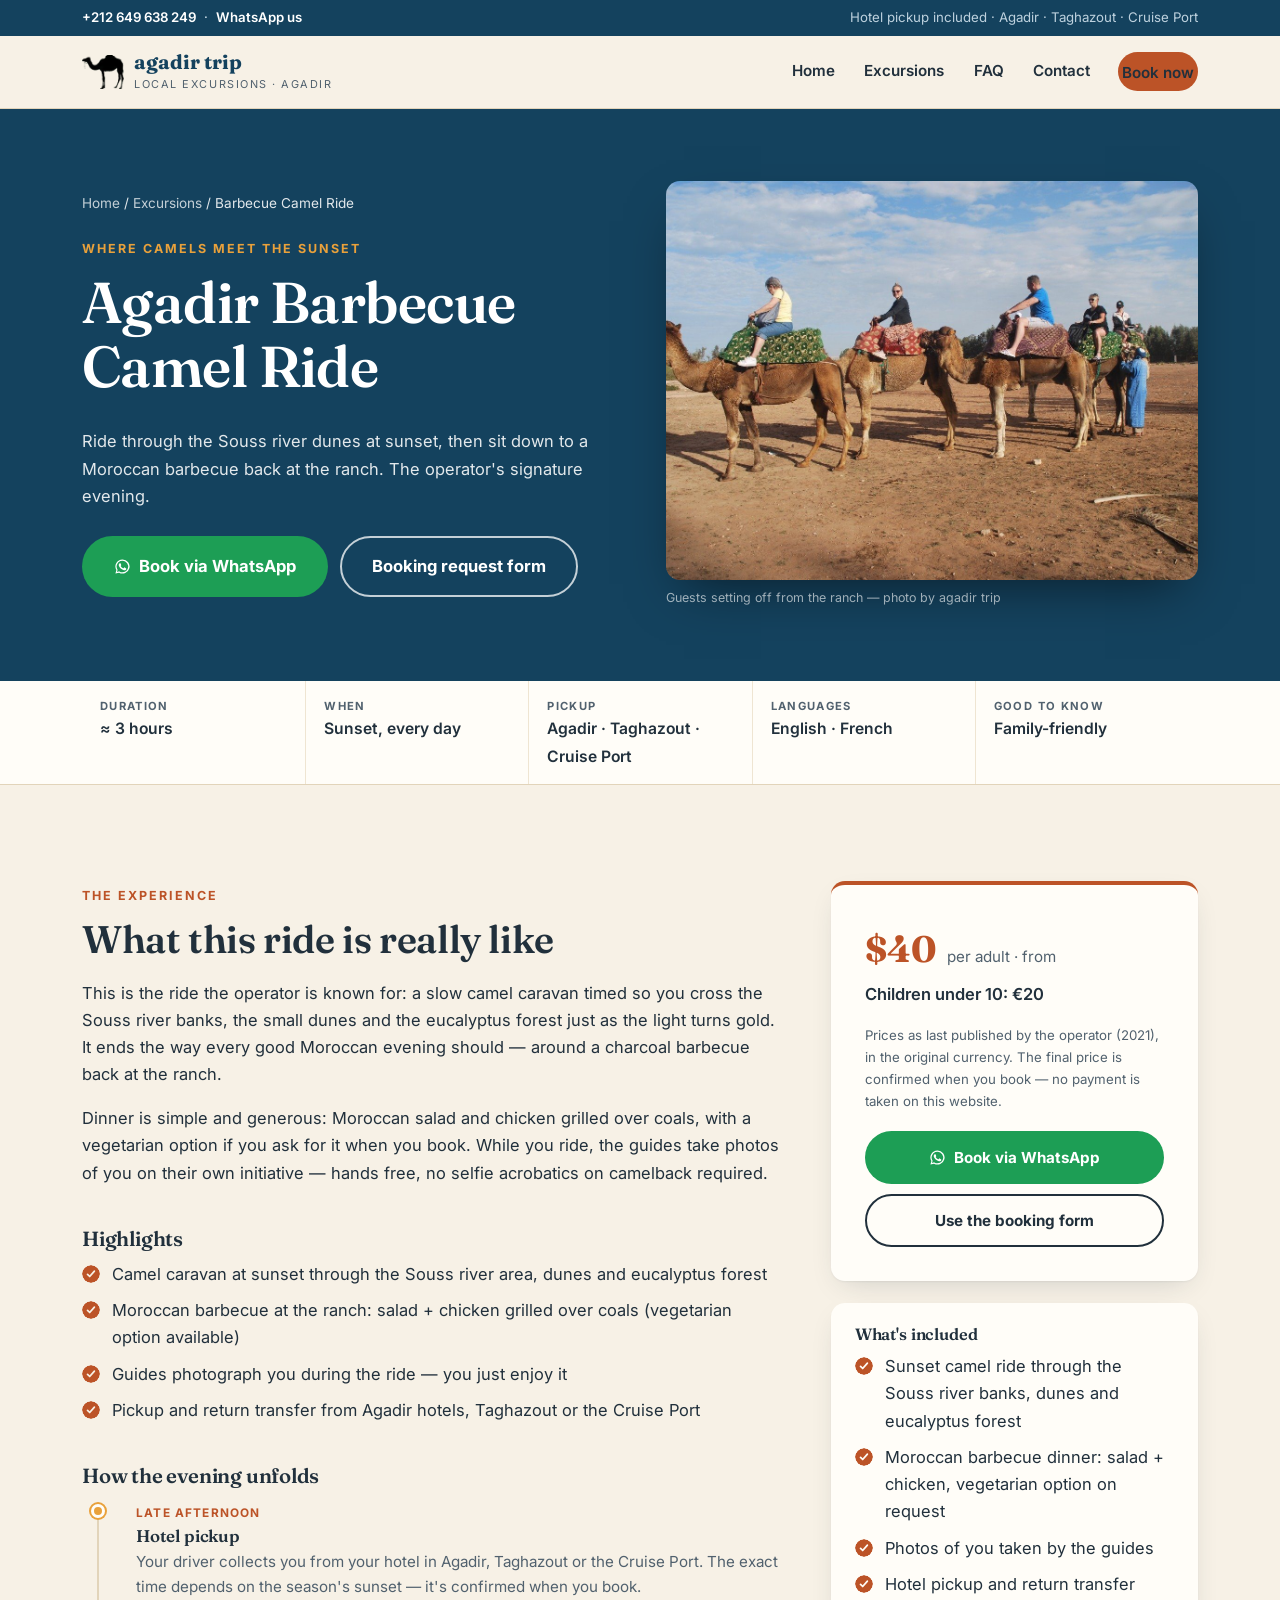
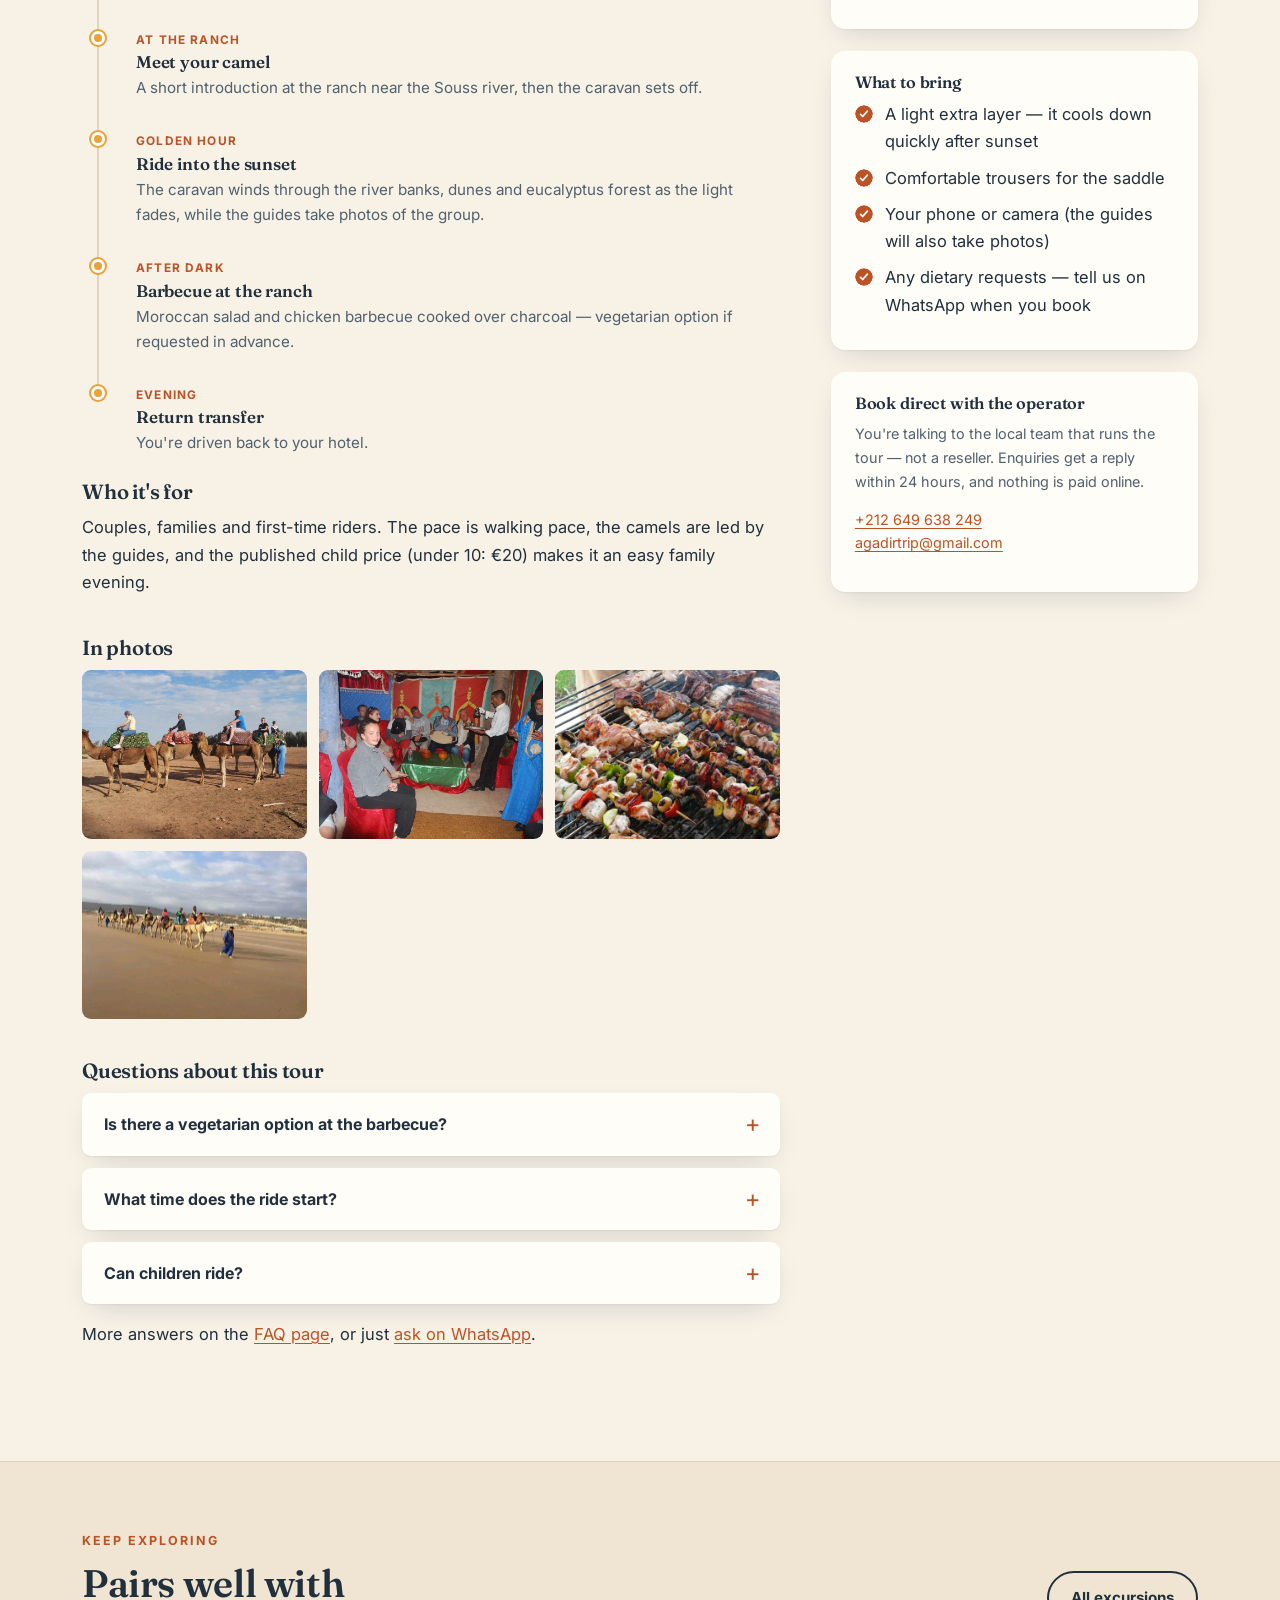
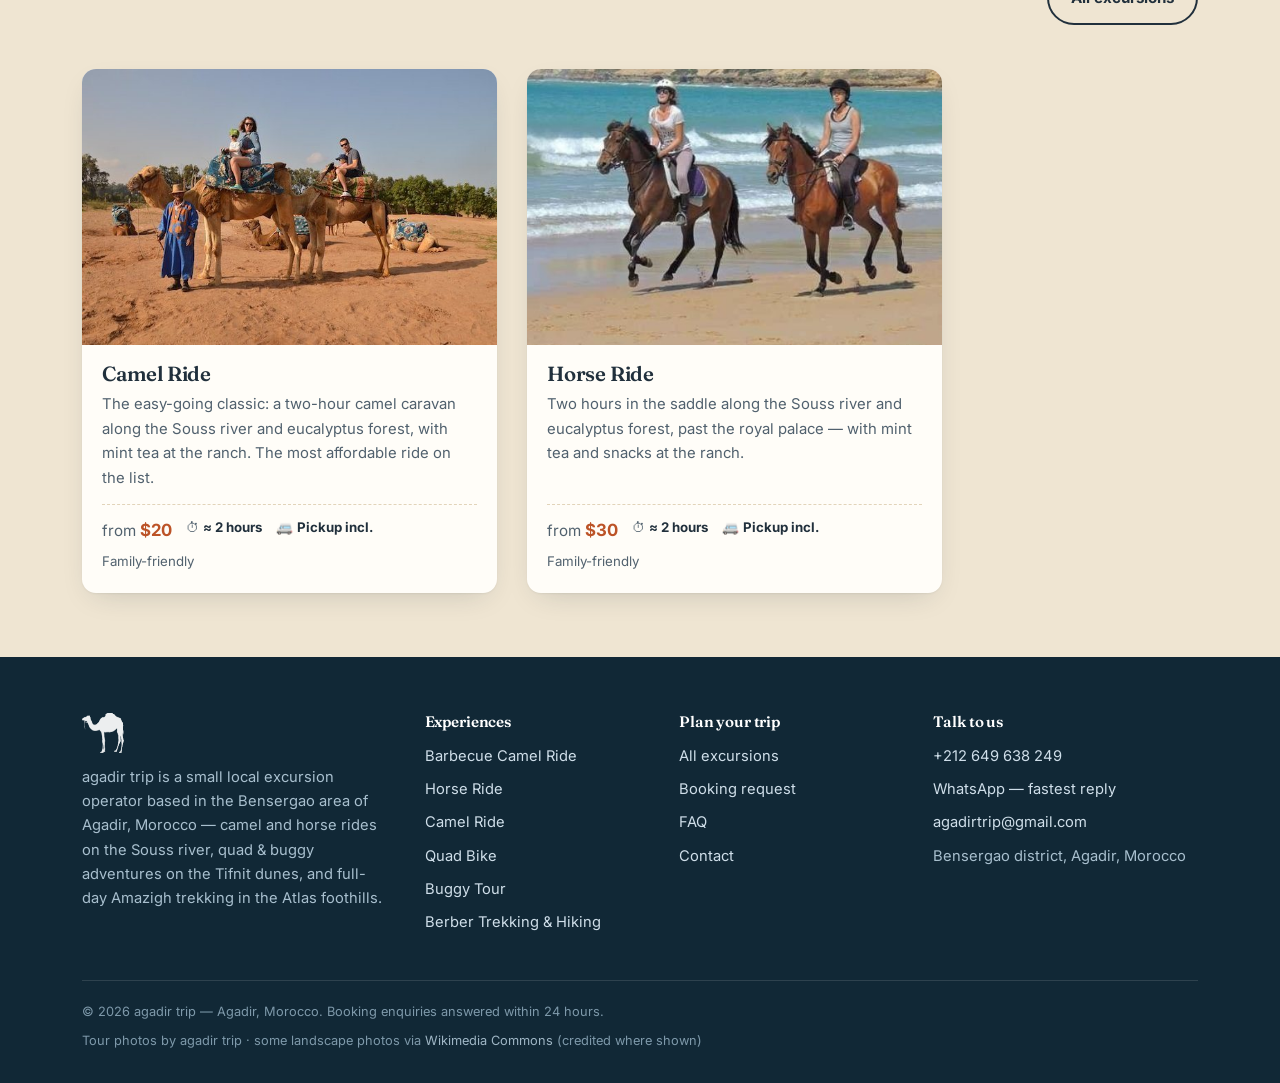
==== agadir-barbecue-camel-ride/index.html @ a67af538 "Rebuild agadirtrip.com as a modern static excursions site Full-crawl-based rebuild: 6 excursions at " ====
<!DOCTYPE html>
<html lang="en">
<head>
<meta charset="utf-8">
<meta name="viewport" content="width=device-width, initial-scale=1">
<title>Agadir Barbecue Camel Ride — agadir trip</title>
<meta name="description" content="Sunset camel ride through the Souss river dunes near Agadir, followed by a Moroccan chicken barbecue at the ranch. From $40 per adult, children under 10 €20. Hotel pickup included.">
<link rel="canonical" href="https://sugarglider7.github.io/agadir-trip/agadir-barbecue-camel-ride/">
<meta property="og:type" content="website">
<meta property="og:site_name" content="agadir trip">
<meta property="og:title" content="Agadir Barbecue Camel Ride — agadir trip">
<meta property="og:description" content="Sunset camel ride through the Souss river dunes near Agadir, followed by a Moroccan chicken barbecue at the ranch. From $40 per adult, children under 10 €20. Hotel pickup included.">
<meta property="og:url" content="https://sugarglider7.github.io/agadir-trip/agadir-barbecue-camel-ride/">
<meta property="og:image" content="https://sugarglider7.github.io/agadir-trip/assets/img/hero-bbq-camel.jpg">
<meta name="twitter:card" content="summary_large_image">
<link rel="icon" type="image/png" href="../assets/img/favicon.png">
<link rel="preconnect" href="https://fonts.googleapis.com">
<link rel="preconnect" href="https://fonts.gstatic.com" crossorigin>
<link href="https://fonts.googleapis.com/css2?family=Fraunces:opsz,wght@9..144,500;9..144,600;9..144,700&family=Inter:wght@400;600;700&display=swap" rel="stylesheet">
<link rel="stylesheet" href="../assets/css/main.css">
<script type="application/ld+json">{"@context": "https://schema.org", "@type": "Product", "name": "Agadir Barbecue Camel Ride", "description": "Sunset camel ride through the Souss river dunes near Agadir, followed by a Moroccan chicken barbecue at the ranch. From $40 per adult, children under 10 €20. Hotel pickup included.", "image": "https://sugarglider7.github.io/agadir-trip/assets/img/hero-bbq-camel.jpg", "brand": {"@type": "Brand", "name": "agadir trip"}, "url": "https://sugarglider7.github.io/agadir-trip/agadir-barbecue-camel-ride/", "offers": {"@type": "Offer", "price": "40.00", "priceCurrency": "USD", "availability": "https://schema.org/InStock", "url": "https://sugarglider7.github.io/agadir-trip/agadir-barbecue-camel-ride/"}}</script>
<script type="application/ld+json">{"@context": "https://schema.org", "@type": "FAQPage", "mainEntity": [{"@type": "Question", "name": "Is there a vegetarian option at the barbecue?", "acceptedAnswer": {"@type": "Answer", "text": "Yes — the operator offers a vegetarian alternative to the chicken barbecue. Mention it in your WhatsApp message when you book."}}, {"@type": "Question", "name": "What time does the ride start?", "acceptedAnswer": {"@type": "Answer", "text": "It's timed around sunset, so pickup time changes with the season. The exact pickup time is confirmed with you when you book."}}, {"@type": "Question", "name": "Can children ride?", "acceptedAnswer": {"@type": "Answer", "text": "Yes — this tour has a published child price of €20 for children under 10, and camels are led at walking pace by the guides."}}]}</script>
</head>
<body>
<div class="topstrip">
  <div class="wrap">
    <span><a href="tel:+212649638249">+212 649 638 249</a> &nbsp;·&nbsp; <a href="https://wa.me/212649638249?text=Hello%20agadir%20trip%21%20I%20have%20a%20question%20about%20your%20Agadir%20excursions." target="_blank" rel="noopener">WhatsApp us</a></span>
    <span class="strip-note">Hotel pickup included · Agadir · Taghazout · Cruise Port</span>
  </div>
</div>
<header class="site-head">
  <div class="wrap">
    <a class="brand" href="../">
      <img src="../assets/img/mark.png" alt="" width="42" height="34">
      <span><span class="brand-name">agadir trip</span>
      <span class="brand-sub">Local excursions · Agadir</span></span>
    </a>
    <button class="nav-toggle" aria-expanded="false" aria-controls="main-nav" aria-label="Menu">
      <span></span><span></span><span></span>
    </button>
    <nav class="main-nav" id="main-nav" aria-label="Main">
      <a href="../">Home</a>
      <a href="../excursions/">Excursions</a>
      <a href="../faq/">FAQ</a>
      <a href="../contact/">Contact</a>
      <a class="btn btn-primary" href="../book/">Book now</a>
    </nav>
  </div>
</header>
<main>
<section class="tour-hero">
  <div class="wrap">
    <div>
      <p class="crumb"><a href="../">Home</a> / <a href="../excursions/">Excursions</a> / Barbecue Camel Ride</p>
      <span class="kicker">Where camels meet the sunset</span>
      <h1>Agadir Barbecue Camel Ride</h1>
      <p>Ride through the Souss river dunes at sunset, then sit down to a Moroccan barbecue back at the ranch. The operator&#x27;s signature evening.</p>
      <div class="hero-ctas">
        <a class="btn btn-whatsapp btn-lg" href="https://wa.me/212649638249?text=Hello%20agadir%20trip%21%20I%27d%20like%20to%20book%20the%20Agadir%20Barbecue%20Camel%20Ride%20%28sunset%2C%20approx.%203%20hours%29.%20Date%3A%20___%20%C2%B7%20People%3A%20___%20%C2%B7%20Hotel%3A%20___" target="_blank" rel="noopener"><svg width="17" height="17" viewBox="0 0 24 24" fill="currentColor" aria-hidden="true"><path d="M12 2a10 10 0 0 0-8.6 15.1L2 22l5.1-1.3A10 10 0 1 0 12 2Zm0 18.2c-1.6 0-3.1-.4-4.4-1.2l-.3-.2-3 .8.8-3-.2-.3A8.2 8.2 0 1 1 12 20.2Zm4.6-6.1c-.3-.1-1.5-.7-1.7-.8-.2-.1-.4-.1-.6.1-.2.3-.7.8-.8 1-.1.2-.3.2-.6.1a6.7 6.7 0 0 1-3.3-2.9c-.2-.4 0-.5.1-.7l.5-.6c.1-.2.1-.3 0-.5l-.8-1.9c-.2-.5-.4-.4-.6-.4h-.5c-.2 0-.5.1-.7.3-.2.3-.9.9-.9 2.2s.9 2.5 1.1 2.7c.1.2 1.9 2.9 4.6 4 .6.3 1.1.4 1.5.6.6.2 1.2.2 1.6.1.5-.1 1.5-.6 1.7-1.2.2-.6.2-1.1.2-1.2-.1-.1-.3-.2-.6-.3Z"/></svg> Book via WhatsApp</a>
        <a class="btn btn-ghost-light btn-lg" href="../book/?experience=Agadir%20Barbecue%20Camel%20Ride">Booking request form</a>
      </div>
    </div>
    <figure>
      <img src="../assets/img/hero-bbq-camel.jpg" alt="Guests riding a camel caravan at the ranch near the Souss river, Agadir" width="1200" height="900" fetchpriority="high">
      <figcaption>Guests setting off from the ranch — photo by agadir trip</figcaption>
    </figure>
  </div>
</section>

<div class="facts-bar">
  <div class="wrap">
    <div class="fact"><span class="fact-label">Duration</span><span class="fact-value">≈ 3 hours</span></div>
    <div class="fact"><span class="fact-label">When</span><span class="fact-value">Sunset, every day</span></div>
    <div class="fact"><span class="fact-label">Pickup</span><span class="fact-value">Agadir · Taghazout · Cruise Port</span></div>
    <div class="fact"><span class="fact-label">Languages</span><span class="fact-value">English · French</span></div>
    <div class="fact"><span class="fact-label">Good to know</span><span class="fact-value">Family-friendly</span></div>
  </div>
</div>

<section class="section">
  <div class="wrap tour-layout">
    <div>
      <span class="kicker">The experience</span>
      <h2>What this ride is really like</h2>
      <p>This is the ride the operator is known for: a slow camel caravan timed so you cross the Souss river banks, the small dunes and the eucalyptus forest just as the light turns gold. It ends the way every good Moroccan evening should — around a charcoal barbecue back at the ranch.</p><p>Dinner is simple and generous: Moroccan salad and chicken grilled over coals, with a vegetarian option if you ask for it when you book. While you ride, the guides take photos of you on their own initiative — hands free, no selfie acrobatics on camelback required.</p>

      <h3 style="margin-top:2em">Highlights</h3>
      <ul class="tick-list"><li>Camel caravan at sunset through the Souss river area, dunes and eucalyptus forest</li>
<li>Moroccan barbecue at the ranch: salad + chicken grilled over coals (vegetarian option available)</li>
<li>Guides photograph you during the ride — you just enjoy it</li>
<li>Pickup and return transfer from Agadir hotels, Taghazout or the Cruise Port</li></ul>

      <h3 style="margin-top:2em">How the evening unfolds</h3>
      <ol class="itinerary"><li><span class="it-time">Late afternoon</span><h3>Hotel pickup</h3><p>Your driver collects you from your hotel in Agadir, Taghazout or the Cruise Port. The exact time depends on the season&#x27;s sunset — it&#x27;s confirmed when you book.</p></li>
<li><span class="it-time">At the ranch</span><h3>Meet your camel</h3><p>A short introduction at the ranch near the Souss river, then the caravan sets off.</p></li>
<li><span class="it-time">Golden hour</span><h3>Ride into the sunset</h3><p>The caravan winds through the river banks, dunes and eucalyptus forest as the light fades, while the guides take photos of the group.</p></li>
<li><span class="it-time">After dark</span><h3>Barbecue at the ranch</h3><p>Moroccan salad and chicken barbecue cooked over charcoal — vegetarian option if requested in advance.</p></li>
<li><span class="it-time">Evening</span><h3>Return transfer</h3><p>You&#x27;re driven back to your hotel.</p></li></ol>

      <h3>Who it's for</h3>
      <p>Couples, families and first-time riders. The pace is walking pace, the camels are led by the guides, and the published child price (under 10: €20) makes it an easy family evening.</p>

      <h3 style="margin-top:2em">In photos</h3>
      <div class="gallery"><figure class="reveal"><img src="../assets/img/gal-bbq-caravan.jpg" alt="Camel caravan with guests near the Souss river" loading="lazy" width="600" height="450"></figure>
<figure class="reveal"><img src="../assets/img/gal-bbq-tea-tent.jpg" alt="Mint tea served in the Berber tent at the ranch" loading="lazy" width="600" height="450"></figure>
<figure class="reveal"><img src="../assets/img/gal-bbq-grill.jpg" alt="Chicken and vegetable skewers on the charcoal barbecue" loading="lazy" width="600" height="450"></figure>
<figure class="reveal"><img src="../assets/img/gal-camel-beach.jpg" alt="Camel caravan on the beach near Taghazout" loading="lazy" width="600" height="450"></figure>
</div>
      

      <h3 style="margin-top:2em">Questions about this tour</h3>
      <details class="faq-item"><summary>Is there a vegetarian option at the barbecue?</summary><div class="faq-body"><p>Yes — the operator offers a vegetarian alternative to the chicken barbecue. Mention it in your WhatsApp message when you book.</p></div></details>
<details class="faq-item"><summary>What time does the ride start?</summary><div class="faq-body"><p>It&#x27;s timed around sunset, so pickup time changes with the season. The exact pickup time is confirmed with you when you book.</p></div></details>
<details class="faq-item"><summary>Can children ride?</summary><div class="faq-body"><p>Yes — this tour has a published child price of €20 for children under 10, and camels are led at walking pace by the guides.</p></div></details>
      <p style="margin-top:1em">More answers on the <a href="../faq/">FAQ page</a>, or just <a href="https://wa.me/212649638249?text=Hello%20agadir%20trip%21%20I%27d%20like%20to%20book%20the%20Agadir%20Barbecue%20Camel%20Ride%20%28sunset%2C%20approx.%203%20hours%29.%20Date%3A%20___%20%C2%B7%20People%3A%20___%20%C2%B7%20Hotel%3A%20___" target="_blank" rel="noopener">ask on WhatsApp</a>.</p>
    </div>

    <aside class="tour-aside">
      <div class="price-panel">
        <div class="price-row"><span class="price-big">$40</span><span class="price-unit">per adult · from</span></div><p class="price-child">Children under 10: €20</p><p class="price-note">Prices as last published by the operator (2021), in the original currency. The final price is confirmed when you book — no payment is taken on this website.</p>
        <a class="btn btn-whatsapp" href="https://wa.me/212649638249?text=Hello%20agadir%20trip%21%20I%27d%20like%20to%20book%20the%20Agadir%20Barbecue%20Camel%20Ride%20%28sunset%2C%20approx.%203%20hours%29.%20Date%3A%20___%20%C2%B7%20People%3A%20___%20%C2%B7%20Hotel%3A%20___" target="_blank" rel="noopener"><svg width="17" height="17" viewBox="0 0 24 24" fill="currentColor" aria-hidden="true"><path d="M12 2a10 10 0 0 0-8.6 15.1L2 22l5.1-1.3A10 10 0 1 0 12 2Zm0 18.2c-1.6 0-3.1-.4-4.4-1.2l-.3-.2-3 .8.8-3-.2-.3A8.2 8.2 0 1 1 12 20.2Zm4.6-6.1c-.3-.1-1.5-.7-1.7-.8-.2-.1-.4-.1-.6.1-.2.3-.7.8-.8 1-.1.2-.3.2-.6.1a6.7 6.7 0 0 1-3.3-2.9c-.2-.4 0-.5.1-.7l.5-.6c.1-.2.1-.3 0-.5l-.8-1.9c-.2-.5-.4-.4-.6-.4h-.5c-.2 0-.5.1-.7.3-.2.3-.9.9-.9 2.2s.9 2.5 1.1 2.7c.1.2 1.9 2.9 4.6 4 .6.3 1.1.4 1.5.6.6.2 1.2.2 1.6.1.5-.1 1.5-.6 1.7-1.2.2-.6.2-1.1.2-1.2-.1-.1-.3-.2-.6-.3Z"/></svg> Book via WhatsApp</a>
        <a class="btn btn-ghost" href="../book/?experience=Agadir%20Barbecue%20Camel%20Ride">Use the booking form</a>
      </div>
      <div class="aside-card">
        <h3>What's included</h3>
        <ul class="tick-list"><li>Sunset camel ride through the Souss river banks, dunes and eucalyptus forest</li><li>Moroccan barbecue dinner: salad + chicken, vegetarian option on request</li><li>Photos of you taken by the guides</li><li>Hotel pickup and return transfer</li></ul>
      </div>
      <div class="aside-card">
        <h3>What to bring</h3>
        <ul class="tick-list"><li>A light extra layer — it cools down quickly after sunset</li>
<li>Comfortable trousers for the saddle</li>
<li>Your phone or camera (the guides will also take photos)</li>
<li>Any dietary requests — tell us on WhatsApp when you book</li></ul>
      </div>
      <div class="aside-card">
        <h3>Book direct with the operator</h3>
        <p>You're talking to the local team that runs the tour — not a reseller. Enquiries get a reply within 24 hours, and nothing is paid online.</p>
        <p><a href="tel:+212649638249">+212 649 638 249</a><br><a href="mailto:agadirtrip@gmail.com">agadirtrip@gmail.com</a></p>
      </div>
    </aside>
  </div>
</section>

<section class="section-tight section-deep related-strip">
  <div class="wrap">
    <div class="section-head-row">
      <div class="section-head">
        <span class="kicker">Keep exploring</span>
        <h2>Pairs well with</h2>
      </div>
      <a class="btn btn-ghost" href="../excursions/">All excursions</a>
    </div>
    <div class="card-grid" style="grid-template-columns:repeat(auto-fill,minmax(290px,1fr));max-width:860px"><article class="xcard reveal">
  <div class="xcard-media">
    <img src="../assets/img/card-camel.jpg" alt="Families with children riding camels at the ranch near Agadir" loading="lazy" width="600" height="400">
  </div>
  <div class="xcard-body">
    <h3><a href="../camel-ride-in-agadir/">Camel Ride</a></h3>
    <p class="xcard-desc">The easy-going classic: a two-hour camel caravan along the Souss river and eucalyptus forest, with mint tea at the ranch. The most affordable ride on the list.</p>
    <div class="xcard-meta">
      <span class="xcard-price">from <strong>$20</strong></span>
      <span>⏱ <strong>≈ 2 hours</strong></span>
      <span>🚐 <strong>Pickup incl.</strong></span>
      <span>Family-friendly</span>
    </div>
  </div>
</article>
<article class="xcard reveal">
  <div class="xcard-media">
    <img src="../assets/img/card-horse.jpg" alt="Two riders on horseback by the Atlantic coast" loading="lazy" width="600" height="400">
  </div>
  <div class="xcard-body">
    <h3><a href="../agadir-horse-ride/">Horse Ride</a></h3>
    <p class="xcard-desc">Two hours in the saddle along the Souss river and eucalyptus forest, past the royal palace — with mint tea and snacks at the ranch.</p>
    <div class="xcard-meta">
      <span class="xcard-price">from <strong>$30</strong></span>
      <span>⏱ <strong>≈ 2 hours</strong></span>
      <span>🚐 <strong>Pickup incl.</strong></span>
      <span>Family-friendly</span>
    </div>
  </div>
</article></div>
  </div>
</section>
</main>
<footer class="site-foot">
  <div class="wrap">
    <div class="foot-grid">
      <div class="foot-brand">
        <img src="../assets/img/mark.png" alt="" width="42" height="34" loading="lazy">
        <p>agadir trip is a small local excursion operator based in the Bensergao area of Agadir, Morocco — camel and horse rides on the Souss river, quad &amp; buggy adventures on the Tifnit dunes, and full-day Amazigh trekking in the Atlas foothills.</p>
      </div>
      <div>
        <h4>Experiences</h4>
        <ul>
          <li><a href="../agadir-barbecue-camel-ride/">Barbecue Camel Ride</a></li>
          <li><a href="../agadir-horse-ride/">Horse Ride</a></li>
          <li><a href="../camel-ride-in-agadir/">Camel Ride</a></li>
          <li><a href="../quad-bike-in-agadir/">Quad Bike</a></li>
          <li><a href="../buggy-tour-in-agadir/">Buggy Tour</a></li>
          <li><a href="../trekking-and-hiking-tour-in-agadir-with-the-locals-amazigh-people/">Berber Trekking &amp; Hiking</a></li>
        </ul>
      </div>
      <div>
        <h4>Plan your trip</h4>
        <ul>
          <li><a href="../excursions/">All excursions</a></li>
          <li><a href="../book/">Booking request</a></li>
          <li><a href="../faq/">FAQ</a></li>
          <li><a href="../contact/">Contact</a></li>
        </ul>
      </div>
      <div>
        <h4>Talk to us</h4>
        <ul>
          <li><a href="tel:+212649638249">+212 649 638 249</a></li>
          <li><a href="https://wa.me/212649638249?text=Hello%20agadir%20trip%21%20I%20have%20a%20question%20about%20your%20Agadir%20excursions." target="_blank" rel="noopener">WhatsApp — fastest reply</a></li>
          <li><a href="mailto:agadirtrip@gmail.com">agadirtrip@gmail.com</a></li>
          <li>Bensergao district, Agadir, Morocco</li>
        </ul>
      </div>
    </div>
    <div class="foot-legal">
      <span>© 2026 agadir trip — Agadir, Morocco. Booking enquiries answered within 24 hours.</span>
      <span>Tour photos by agadir trip · some landscape photos via <a href="https://commons.wikimedia.org/" target="_blank" rel="noopener">Wikimedia Commons</a> (credited where shown)</span>
    </div>
  </div>
</footer>
<div class="sticky-cta">
  <a class="btn btn-whatsapp" href="https://wa.me/212649638249?text=Hello%20agadir%20trip%21%20I%27d%20like%20to%20book%20the%20Agadir%20Barbecue%20Camel%20Ride%20%28sunset%2C%20approx.%203%20hours%29.%20Date%3A%20___%20%C2%B7%20People%3A%20___%20%C2%B7%20Hotel%3A%20___" target="_blank" rel="noopener"><svg width="17" height="17" viewBox="0 0 24 24" fill="currentColor" aria-hidden="true"><path d="M12 2a10 10 0 0 0-8.6 15.1L2 22l5.1-1.3A10 10 0 1 0 12 2Zm0 18.2c-1.6 0-3.1-.4-4.4-1.2l-.3-.2-3 .8.8-3-.2-.3A8.2 8.2 0 1 1 12 20.2Zm4.6-6.1c-.3-.1-1.5-.7-1.7-.8-.2-.1-.4-.1-.6.1-.2.3-.7.8-.8 1-.1.2-.3.2-.6.1a6.7 6.7 0 0 1-3.3-2.9c-.2-.4 0-.5.1-.7l.5-.6c.1-.2.1-.3 0-.5l-.8-1.9c-.2-.5-.4-.4-.6-.4h-.5c-.2 0-.5.1-.7.3-.2.3-.9.9-.9 2.2s.9 2.5 1.1 2.7c.1.2 1.9 2.9 4.6 4 .6.3 1.1.4 1.5.6.6.2 1.2.2 1.6.1.5-.1 1.5-.6 1.7-1.2.2-.6.2-1.1.2-1.2-.1-.1-.3-.2-.6-.3Z"/></svg> WhatsApp</a>
  <a class="btn btn-primary" href="../book/?experience=Agadir%20Barbecue%20Camel%20Ride">Book now</a>
  <button class="cta-close" aria-label="Hide booking bar">×</button>
</div>
<script src="../assets/js/main.js"></script>
</body>
</html>
---- assets/css/main.css ----
/* agadir trip — sun-washed Atlantic-Morocco design system
   Palette drawn from the operator's own photos: Souss sand, terracotta track,
   deep Atlantic blue (logo blue #2e7fc2), sunset amber. */

:root {
  --sand: #f7f1e6;
  --sand-deep: #efe5d2;
  --sand-line: #e2d4ba;
  --ink: #21303c;
  --ink-soft: #51616e;
  --atlantic: #14425e;
  --brand-blue: #2e7fc2;
  --terracotta: #bc5327;
  --terracotta-deep: #9c4420;
  --amber: #e9a13b;
  --white: #fffdf8;
  --whatsapp: #1d9e55;
  --shadow: 0 1px 2px rgba(33, 48, 60, .06), 0 10px 30px -12px rgba(33, 48, 60, .22);
  --radius: 14px;
  --radius-sm: 9px;
  --font-display: "Fraunces", Georgia, "Times New Roman", serif;
  --font-body: "Inter", -apple-system, BlinkMacSystemFont, "Segoe UI", Roboto, sans-serif;
  --maxw: 1180px;
}

*, *::before, *::after { box-sizing: border-box; }

html { scroll-behavior: smooth; }

body {
  margin: 0;
  font-family: var(--font-body);
  font-size: 16.5px;
  line-height: 1.65;
  color: var(--ink);
  background: var(--sand);
  -webkit-font-smoothing: antialiased;
}

img { max-width: 100%; height: auto; display: block; }

h1, h2, h3, h4 {
  font-family: var(--font-display);
  font-weight: 600;
  line-height: 1.12;
  color: var(--ink);
  margin: 0 0 .5em;
  letter-spacing: -.01em;
}
h1 { font-size: clamp(2.1rem, 5.2vw, 3.6rem); }
h2 { font-size: clamp(1.65rem, 3.4vw, 2.4rem); }
h3 { font-size: 1.28rem; }

p { margin: 0 0 1em; }
a { color: var(--terracotta); text-underline-offset: 3px; }
a:hover { color: var(--terracotta-deep); }
ul { padding-left: 1.2em; }

:focus-visible {
  outline: 3px solid var(--brand-blue);
  outline-offset: 2px;
  border-radius: 3px;
}

.wrap { max-width: var(--maxw); margin: 0 auto; padding: 0 clamp(18px, 4vw, 32px); }

.kicker {
  display: inline-block;
  font-size: .78rem;
  font-weight: 700;
  letter-spacing: .16em;
  text-transform: uppercase;
  color: var(--terracotta);
  margin-bottom: .9em;
}

.lede { font-size: 1.12rem; color: var(--ink-soft); max-width: 46em; }

/* ---------- header ---------- */
.topstrip {
  background: var(--atlantic);
  color: #dcebf5;
  font-size: .83rem;
  padding: 7px 0;
}
.topstrip .wrap { display: flex; justify-content: space-between; align-items: center; gap: 12px; }
.topstrip a { color: #fff; text-decoration: none; font-weight: 600; }
.topstrip a:hover { text-decoration: underline; color: #fff; }
.topstrip .strip-note { opacity: .85; }
@media (max-width: 640px) { .topstrip .strip-note { display: none; } .topstrip .wrap { justify-content: center; } }

.site-head {
  position: sticky;
  top: 0;
  z-index: 60;
  background: rgba(247, 241, 230, .94);
  backdrop-filter: blur(8px);
  border-bottom: 1px solid var(--sand-line);
}
.site-head .wrap {
  display: flex;
  align-items: center;
  justify-content: space-between;
  gap: 18px;
  min-height: 72px;
}
.brand { display: flex; align-items: center; gap: 10px; text-decoration: none; }
.brand img { height: 34px; width: auto; }
.brand .brand-sub {
  font-size: .68rem; letter-spacing: .14em; text-transform: uppercase;
  color: var(--ink-soft); display: block; margin-top: -2px;
}
.brand .brand-name {
  font-family: var(--font-display); font-weight: 700; font-size: 1.25rem;
  color: var(--atlantic); line-height: 1;
}

.main-nav { display: flex; align-items: center; gap: clamp(10px, 2vw, 26px); }
.main-nav a {
  text-decoration: none; color: var(--ink); font-weight: 600; font-size: .95rem;
  padding: 6px 2px; border-bottom: 2px solid transparent;
  transition: color .15s, border-color .15s;
}
.main-nav a:hover { color: var(--terracotta); }
.main-nav a[aria-current="page"] { color: var(--terracotta); border-bottom-color: var(--terracotta); }
.main-nav .btn { border-bottom: none; }

.nav-toggle {
  display: none;
  background: none; border: 1px solid var(--sand-line); border-radius: 8px;
  width: 48px; height: 48px; cursor: pointer; padding: 0;
  align-items: center; justify-content: center; flex-direction: column; gap: 5px;
}
.nav-toggle span { display: block; width: 22px; height: 2px; background: var(--ink); transition: transform .2s, opacity .2s; }
.nav-toggle[aria-expanded="true"] span:nth-child(1) { transform: translateY(7px) rotate(45deg); }
.nav-toggle[aria-expanded="true"] span:nth-child(2) { opacity: 0; }
.nav-toggle[aria-expanded="true"] span:nth-child(3) { transform: translateY(-7px) rotate(-45deg); }

@media (max-width: 880px) {
  .nav-toggle { display: inline-flex; }
  .main-nav {
    display: none;
    position: absolute; left: 0; right: 0; top: 100%;
    background: var(--white);
    border-bottom: 1px solid var(--sand-line);
    flex-direction: column; align-items: stretch; gap: 0;
    padding: 10px 20px 20px;
    box-shadow: var(--shadow);
  }
  .main-nav.open { display: flex; }
  .main-nav a { padding: 13px 4px; font-size: 1.05rem; border-bottom: 1px solid var(--sand-deep); }
  .main-nav .btn { margin-top: 14px; text-align: center; }
}

/* ---------- buttons ---------- */
.btn {
  display: inline-flex; align-items: center; justify-content: center; gap: 8px;
  padding: 12px 22px;
  border-radius: 999px;
  font-weight: 700; font-size: .95rem;
  text-decoration: none;
  border: 2px solid transparent;
  cursor: pointer;
  transition: transform .15s, box-shadow .15s, background .15s, color .15s;
}
.btn:active { transform: translateY(1px); }
.btn-primary { background: var(--terracotta); color: #fff; }
.btn-primary:hover { background: var(--terracotta-deep); color: #fff; box-shadow: var(--shadow); }
.btn-whatsapp { background: var(--whatsapp); color: #fff; }
.btn-whatsapp:hover { background: #16813f; color: #fff; box-shadow: var(--shadow); }
.btn-ghost { background: transparent; color: var(--ink); border-color: var(--ink); }
.btn-ghost:hover { background: var(--ink); color: var(--sand); }
.btn-ghost-light { background: transparent; color: #fff; border-color: rgba(255,255,255,.75); }
.btn-ghost-light:hover { background: rgba(255,255,255,.14); color: #fff; }
.btn-lg { padding: 15px 30px; font-size: 1.04rem; }
.btn svg { flex: 0 0 auto; }

/* ---------- hero ---------- */
.hero {
  position: relative;
  color: #fff;
  display: flex; align-items: flex-end;
  min-height: clamp(520px, 78vh, 760px);
  isolation: isolate;
  overflow: hidden;
}
.hero-media { position: absolute; inset: 0; z-index: -1; }
.hero-media img { width: 100%; height: 100%; object-fit: cover; }
.hero-media::after {
  content: "";
  position: absolute; inset: 0;
  background: linear-gradient(to top, rgba(18, 31, 42, .82) 0%, rgba(18, 31, 42, .32) 48%, rgba(18, 31, 42, .18) 100%);
}
.hero .wrap { width: 100%; padding-top: 80px; padding-bottom: clamp(36px, 6vw, 72px); }
.hero h1 { color: #fff; max-width: 15em; text-shadow: 0 2px 24px rgba(0,0,0,.35); }
.hero .kicker { color: var(--amber); text-shadow: 0 1px 10px rgba(0, 0, 0, .55); }
.hero p { max-width: 36em; font-size: 1.1rem; color: rgba(255,255,255,.92); }
.hero-ctas { display: flex; flex-wrap: wrap; gap: 12px; margin-top: 26px; }
.hero-note { margin-top: 18px; font-size: .86rem; color: rgba(255,255,255,.78); text-shadow: 0 1px 8px rgba(0,0,0,.5); }

/* split hero for tour pages */
.tour-hero { background: var(--atlantic); color: #fff; overflow: hidden; }
.tour-hero .wrap {
  display: grid; grid-template-columns: minmax(0, 1fr) minmax(0, 1fr);
  gap: clamp(24px, 4vw, 56px);
  align-items: center;
  padding-top: clamp(40px, 6vw, 72px);
  padding-bottom: clamp(40px, 6vw, 72px);
}
.tour-hero h1 { color: #fff; }
.tour-hero .kicker { color: var(--amber); }
.tour-hero p { color: rgba(255,255,255,.88); }
.tour-hero figure { margin: 0; position: relative; }
.tour-hero figure img {
  border-radius: var(--radius);
  box-shadow: 0 22px 50px -18px rgba(0,0,0,.55);
  width: 100%; height: auto;
  aspect-ratio: 4 / 3;
  object-fit: cover;
}
.tour-hero figcaption { font-size: .78rem; color: rgba(255,255,255,.6); margin-top: 8px; }
.tour-hero .crumb { font-size: .85rem; margin-bottom: 1.4em; }
.tour-hero .crumb a { color: rgba(255,255,255,.75); text-decoration: none; }
.tour-hero .crumb a:hover { color: #fff; text-decoration: underline; }
@media (max-width: 820px) {
  .tour-hero .wrap { grid-template-columns: 1fr; }
  .tour-hero figure { order: -1; }
}

/* ---------- quick facts bar ---------- */
.facts-bar { background: var(--white); border-bottom: 1px solid var(--sand-line); }
.facts-bar .wrap {
  display: grid;
  grid-template-columns: repeat(auto-fit, minmax(150px, 1fr));
  gap: 0;
}
.fact {
  padding: 16px 18px 14px;
  border-left: 1px solid var(--sand-deep);
}
.fact:first-child { border-left: none; }
.fact .fact-label {
  display: block; font-size: .7rem; font-weight: 700;
  letter-spacing: .12em; text-transform: uppercase; color: var(--ink-soft);
}
.fact .fact-value { font-weight: 600; font-size: .98rem; }
@media (max-width: 640px) {
  .facts-bar .wrap { grid-template-columns: 1fr 1fr; padding: 0; }
  .fact { border-top: 1px solid var(--sand-deep); }
  .fact:nth-child(-n+2) { border-top: none; }
  .fact:nth-child(odd) { border-left: none; }
}

/* ---------- sections ---------- */
.section { padding: clamp(52px, 8vw, 96px) 0; }
.section-tight { padding: clamp(36px, 6vw, 64px) 0; }
.section-deep { background: var(--sand-deep); }
.section-dark { background: var(--atlantic); color: #e8f1f7; }
.section-dark h2, .section-dark h3 { color: #fff; }
.section-dark .lede { color: #b9cedd; }
.section-head { max-width: 620px; margin-bottom: clamp(26px, 4vw, 44px); }
.section-head-row {
  display: flex; align-items: flex-end; justify-content: space-between;
  gap: 24px; flex-wrap: wrap; margin-bottom: clamp(26px, 4vw, 44px);
}
.section-head-row .section-head { margin-bottom: 0; }

/* ---------- experience cards ---------- */
.card-grid {
  display: grid;
  grid-template-columns: repeat(auto-fill, minmax(290px, 1fr));
  gap: clamp(18px, 2.6vw, 30px);
}
.xcard {
  background: var(--white);
  border-radius: var(--radius);
  overflow: hidden;
  box-shadow: var(--shadow);
  display: flex; flex-direction: column;
  position: relative;
  transition: transform .2s ease, box-shadow .2s ease;
}
.xcard:hover { transform: translateY(-4px); box-shadow: 0 2px 4px rgba(33,48,60,.08), 0 22px 44px -14px rgba(33,48,60,.3); }
.xcard-media { position: relative; aspect-ratio: 3 / 2; overflow: hidden; }
.xcard-media img { width: 100%; height: 100%; object-fit: cover; transition: transform .45s ease; }
.xcard:hover .xcard-media img { transform: scale(1.045); }
.xcard-media .badge-row { position: absolute; top: 12px; left: 12px; display: flex; gap: 6px; flex-wrap: wrap; }
.badge {
  display: inline-block; padding: 4px 10px; border-radius: 999px;
  font-size: .72rem; font-weight: 700; letter-spacing: .04em;
  background: rgba(20, 37, 50, .78); color: #fff; backdrop-filter: blur(4px);
}
.badge-amber { background: var(--amber); color: #3c2a07; }
.xcard-body { padding: 18px 20px 20px; display: flex; flex-direction: column; flex: 1; }
.xcard h3 { margin-bottom: 6px; }
.xcard h3 a { color: inherit; text-decoration: none; }
.xcard h3 a::after { content: ""; position: absolute; inset: 0; }
.xcard h3 a:hover { color: var(--terracotta); }
.xcard .xcard-desc { color: var(--ink-soft); font-size: .93rem; flex: 1; margin-bottom: 14px; }
.xcard-meta {
  display: flex; flex-wrap: wrap; gap: 6px 14px;
  font-size: .83rem; color: var(--ink-soft);
  padding-top: 12px; border-top: 1px dashed var(--sand-line);
}
.xcard-meta strong { color: var(--ink); font-weight: 700; }
.xcard-price { font-size: .95rem; }
.xcard-price strong { color: var(--terracotta); font-size: 1.05rem; }

/* ---------- type tiles ---------- */
.type-grid { display: grid; grid-template-columns: repeat(auto-fit, minmax(230px, 1fr)); gap: 16px; }
.type-tile {
  position: relative; border-radius: var(--radius); overflow: hidden;
  min-height: 170px; display: flex; align-items: flex-end;
  text-decoration: none; color: #fff;
  isolation: isolate;
}
.type-tile img { position: absolute; inset: 0; width: 100%; height: 100%; object-fit: cover; z-index: -1; transition: transform .45s ease; }
.type-tile::after {
  content: ""; position: absolute; inset: 0; z-index: -1;
  background: linear-gradient(to top, rgba(16, 29, 40, .78), rgba(16, 29, 40, .08) 65%);
}
.type-tile:hover img { transform: scale(1.05); }
.type-tile .type-body { padding: 16px 18px; }
.type-tile h3 { color: #fff; margin: 0; font-size: 1.15rem; }
.type-tile span { font-size: .82rem; color: rgba(255,255,255,.85); }

/* ---------- split feature ---------- */
.split { display: grid; grid-template-columns: minmax(0, 1fr) minmax(0, 1fr); gap: clamp(26px, 5vw, 64px); align-items: center; }
.split figure { margin: 0; }
.split figure img { border-radius: var(--radius); box-shadow: var(--shadow); width: 100%; object-fit: cover; }
.split figcaption { font-size: .78rem; color: var(--ink-soft); margin-top: 8px; }
@media (max-width: 820px) { .split { grid-template-columns: 1fr; } }

/* ---------- ticks & feature lists ---------- */
.tick-list { list-style: none; padding: 0; margin: 0 0 1.2em; }
.tick-list li { padding-left: 30px; position: relative; margin-bottom: 9px; }
.tick-list li::before {
  content: ""; position: absolute; left: 0; top: 4px;
  width: 18px; height: 18px; border-radius: 50%;
  background: var(--terracotta);
  -webkit-mask: url('data:image/svg+xml;utf8,<svg xmlns="http://www.w3.org/2000/svg" viewBox="0 0 16 16"><path fill="black" d="M8 0a8 8 0 1 0 0 16A8 8 0 0 0 8 0zm3.6 5.9-4.2 4.8a.75.75 0 0 1-1.1.03L4.4 8.8a.75.75 0 1 1 1.06-1.06l1.33 1.33 3.68-4.2a.75.75 0 0 1 1.13.99z"/></svg>') center/contain no-repeat;
          mask: url('data:image/svg+xml;utf8,<svg xmlns="http://www.w3.org/2000/svg" viewBox="0 0 16 16"><path fill="black" d="M8 0a8 8 0 1 0 0 16A8 8 0 0 0 8 0zm3.6 5.9-4.2 4.8a.75.75 0 0 1-1.1.03L4.4 8.8a.75.75 0 1 1 1.06-1.06l1.33 1.33 3.68-4.2a.75.75 0 0 1 1.13.99z"/></svg>') center/contain no-repeat;
}
.section-dark .tick-list li::before { background: var(--amber); }

.feature-grid { display: grid; grid-template-columns: repeat(auto-fit, minmax(240px, 1fr)); gap: clamp(18px, 3vw, 30px); }
.feature {
  background: var(--white); border-radius: var(--radius);
  padding: 24px 24px 20px; box-shadow: var(--shadow);
}
.section-dark .feature { background: rgba(255, 255, 255, .06); box-shadow: none; border: 1px solid rgba(255,255,255,.14); }
.feature .f-icon {
  width: 44px; height: 44px; border-radius: 12px;
  display: flex; align-items: center; justify-content: center;
  background: var(--sand-deep); color: var(--terracotta);
  margin-bottom: 14px; font-size: 1.25rem;
}
.section-dark .feature .f-icon { background: rgba(233, 161, 59, .16); color: var(--amber); }
.feature h3 { font-size: 1.1rem; }
.feature p { font-size: .92rem; color: var(--ink-soft); margin: 0; }
.section-dark .feature p { color: #b9cedd; }

/* ---------- itinerary ---------- */
.itinerary { list-style: none; margin: 0; padding: 0; position: relative; }
.itinerary li { position: relative; padding: 0 0 26px 54px; }
.itinerary li::before {
  content: ""; position: absolute; left: 15px; top: 8px; bottom: -4px;
  width: 2px; background: var(--sand-line);
}
.itinerary li:last-child::before { display: none; }
.itinerary li::after {
  content: ""; position: absolute; left: 9px; top: 6px;
  width: 14px; height: 14px; border-radius: 50%;
  background: var(--amber); border: 3px solid var(--white);
  box-shadow: 0 0 0 2px var(--amber);
}
.itinerary h3 { font-size: 1.06rem; margin-bottom: 4px; }
.itinerary p { color: var(--ink-soft); font-size: .95rem; margin: 0; }
.itinerary .it-time {
  display: inline-block; font-size: .74rem; font-weight: 700; letter-spacing: .1em;
  text-transform: uppercase; color: var(--terracotta); margin-bottom: 2px;
}

/* ---------- price panel ---------- */
.price-panel {
  background: var(--white); border-radius: var(--radius); box-shadow: var(--shadow);
  padding: clamp(22px, 3vw, 34px);
  border-top: 4px solid var(--terracotta);
}
.price-row { display: flex; align-items: baseline; gap: 10px; flex-wrap: wrap; }
.price-big { font-family: var(--font-display); font-size: 2.3rem; font-weight: 700; color: var(--terracotta); }
.price-unit { color: var(--ink-soft); font-size: .95rem; }
.price-child { margin-top: 2px; font-weight: 600; }
.price-note { font-size: .83rem; color: var(--ink-soft); margin: 10px 0 0; }
.price-panel .btn { width: 100%; margin-top: 18px; }
.price-panel .btn + .btn { margin-top: 10px; }

.tour-layout { display: grid; grid-template-columns: minmax(0, 1.9fr) minmax(280px, 1fr); gap: clamp(28px, 4vw, 56px); align-items: start; }
.tour-aside { position: sticky; top: 96px; display: grid; gap: 22px; }
@media (max-width: 880px) { .tour-layout { grid-template-columns: 1fr; } .tour-aside { position: static; } }

.aside-card { background: var(--white); border-radius: var(--radius); box-shadow: var(--shadow); padding: 22px 24px; }
.aside-card h3 { font-size: 1.02rem; margin-bottom: 10px; }
.aside-card ul { margin: 0; }
.aside-card .tick-list { margin-bottom: 0; }
.aside-card p { font-size: .9rem; color: var(--ink-soft); }

/* ---------- gallery ---------- */
.gallery { display: grid; grid-template-columns: repeat(auto-fill, minmax(220px, 1fr)); gap: 12px; }
.gallery figure { margin: 0; border-radius: var(--radius-sm); overflow: hidden; position: relative; }
.gallery img { width: 100%; height: 100%; object-fit: cover; aspect-ratio: 4 / 3; transition: transform .4s ease; }
.gallery figure:hover img { transform: scale(1.04); }
.gallery figcaption {
  position: absolute; inset: auto 0 0 0;
  font-size: .72rem; color: #fff; padding: 18px 10px 8px;
  background: linear-gradient(to top, rgba(16,29,40,.75), transparent);
}

/* ---------- FAQ ---------- */
.faq-item {
  background: var(--white); border-radius: var(--radius-sm);
  box-shadow: var(--shadow); margin-bottom: 12px;
  overflow: hidden;
}
.faq-item summary {
  cursor: pointer; list-style: none;
  padding: 18px 52px 18px 22px;
  font-weight: 700; position: relative;
  font-size: 1.0rem;
}
.faq-item summary::-webkit-details-marker { display: none; }
.faq-item summary::after {
  content: "+"; position: absolute; right: 20px; top: 50%;
  transform: translateY(-50%);
  font-size: 1.5rem; font-weight: 400; color: var(--terracotta);
  transition: transform .2s;
}
.faq-item[open] summary::after { transform: translateY(-50%) rotate(45deg); }
.faq-item .faq-body { padding: 0 22px 20px; color: var(--ink-soft); }
.faq-item .faq-body p:last-child { margin-bottom: 0; }

/* ---------- forms ---------- */
.form-card {
  background: var(--white); border-radius: var(--radius); box-shadow: var(--shadow);
  padding: clamp(24px, 4vw, 40px);
}
.form-grid { display: grid; grid-template-columns: 1fr 1fr; gap: 16px 18px; }
.form-grid .form-field-full { grid-column: 1 / -1; }
@media (max-width: 640px) { .form-grid { grid-template-columns: 1fr; } }
.form-field label { display: block; font-weight: 600; font-size: .88rem; margin-bottom: 6px; }
.form-field label .req { color: var(--terracotta); }
.form-field input, .form-field select, .form-field textarea {
  width: 100%;
  font: inherit; font-size: .96rem;
  padding: 12px 14px;
  border: 1.5px solid var(--sand-line);
  border-radius: var(--radius-sm);
  background: var(--sand);
  color: var(--ink);
  transition: border-color .15s, background .15s;
}
.form-field input:focus, .form-field select:focus, .form-field textarea:focus {
  outline: none; border-color: var(--brand-blue); background: #fff;
}
.form-field .field-hint { font-size: .78rem; color: var(--ink-soft); margin-top: 4px; }
.form-error { color: #a3301b; font-size: .85rem; font-weight: 600; display: none; margin-top: 10px; }
.form-error.show { display: block; }
.form-success {
  display: none;
  background: #e8f4ea; border: 1.5px solid #bfdfc7; border-radius: var(--radius-sm);
  padding: 16px 18px; margin-top: 16px; font-size: .95rem;
}
.form-success.show { display: block; }
.form-actions { margin-top: 22px; display: flex; flex-wrap: wrap; gap: 12px; align-items: center; }
.form-actions .mailto-note { font-size: .85rem; color: var(--ink-soft); }

/* ---------- contact ---------- */
.contact-grid { display: grid; grid-template-columns: repeat(auto-fit, minmax(240px, 1fr)); gap: 18px; }
.contact-card {
  background: var(--white); border-radius: var(--radius); box-shadow: var(--shadow);
  padding: 26px; text-align: left;
}
.contact-card h3 { font-size: 1.05rem; }
.contact-card .big-link {
  font-family: var(--font-display); font-size: 1.3rem; font-weight: 700;
  text-decoration: none; word-break: break-word;
}
.contact-card p { font-size: .9rem; color: var(--ink-soft); margin: 8px 0 0; }

/* ---------- CTA band ---------- */
.cta-band { position: relative; color: #fff; isolation: isolate; overflow: hidden; }
.cta-band .cta-media { position: absolute; inset: 0; z-index: -1; }
.cta-band .cta-media img { width: 100%; height: 100%; object-fit: cover; }
.cta-band .cta-media::after { content: ""; position: absolute; inset: 0; background: rgba(16, 42, 61, .78); }
.cta-band .wrap { padding-top: clamp(52px, 8vw, 90px); padding-bottom: clamp(52px, 8vw, 90px); text-align: center; }
.cta-band h2 { color: #fff; }
.cta-band p { color: rgba(255,255,255,.88); max-width: 38em; margin-left: auto; margin-right: auto; }
.cta-band .hero-ctas { justify-content: center; }

/* ---------- footer ---------- */
.site-foot { background: #112836; color: #a8bfce; font-size: .92rem; }
.site-foot .wrap { padding-top: 56px; padding-bottom: 32px; }
.foot-grid { display: grid; grid-template-columns: 1.4fr 1fr 1fr 1.2fr; gap: 34px; padding-bottom: 36px; }
@media (max-width: 880px) { .foot-grid { grid-template-columns: 1fr 1fr; } }
@media (max-width: 560px) { .foot-grid { grid-template-columns: 1fr; } }
.site-foot h4 { color: #fff; font-size: .95rem; margin-bottom: 14px; }
.site-foot ul { list-style: none; padding: 0; margin: 0; }
.site-foot li { margin-bottom: 9px; }
.site-foot a { color: #cfdee9; text-decoration: none; }
.site-foot a:hover { color: #fff; text-decoration: underline; }
.foot-brand img { height: 40px; margin-bottom: 12px; filter: brightness(0) invert(1); opacity: .92; }
.foot-brand p { max-width: 26em; }
.foot-legal {
  border-top: 1px solid rgba(255,255,255,.12);
  padding-top: 20px;
  display: flex; flex-wrap: wrap; gap: 8px 24px; justify-content: space-between;
  font-size: .8rem; color: #7e99aa;
}
.foot-legal a { color: #9fb6c5; }

/* ---------- sticky mobile CTA ---------- */
.sticky-cta {
  position: fixed; left: 0; right: 0; bottom: 0; z-index: 70;
  display: none;
  background: rgba(17, 40, 54, .97);
  padding: 10px max(12px, env(safe-area-inset-left)) max(10px, env(safe-area-inset-bottom));
  gap: 10px;
  align-items: center;
  box-shadow: 0 -6px 24px rgba(0,0,0,.25);
}
.sticky-cta .btn { flex: 1; padding: 12px 10px; font-size: .92rem; min-height: 48px; }
.sticky-cta .cta-close {
  flex: 0 0 auto; background: none; border: none; color: #9fb6c5;
  font-size: 1.3rem; width: 40px; height: 48px; cursor: pointer; padding: 0;
}
@media (max-width: 760px) {
  .sticky-cta:not(.dismissed) { display: flex; }
  body.has-sticky-cta { padding-bottom: 76px; }
}

/* ---------- misc ---------- */
.note-strip {
  background: var(--sand-deep);
  border: 1px dashed var(--sand-line);
  border-radius: var(--radius-sm);
  padding: 14px 18px;
  font-size: .88rem; color: var(--ink-soft);
}
.pill-row { display: flex; flex-wrap: wrap; gap: 8px; margin: 0 0 1.4em; padding: 0; list-style: none; }
.pill-row li {
  background: var(--white); border: 1px solid var(--sand-line);
  padding: 6px 14px; border-radius: 999px; font-size: .85rem; font-weight: 600;
}
.section-dark .pill-row li { background: rgba(255,255,255,.08); border-color: rgba(255,255,255,.2); color: #e8f1f7; }

.related-strip { border-top: 1px solid var(--sand-line); }

/* reveal on scroll — only when JS is running */
html.js .reveal { opacity: 0; transform: translateY(18px); transition: opacity .6s ease, transform .6s ease; }
html.js .reveal.in { opacity: 1; transform: none; }
@media (prefers-reduced-motion: reduce) {
  html.js .reveal { opacity: 1; transform: none; transition: none; }
  html { scroll-behavior: auto; }
  .xcard, .xcard-media img, .type-tile img, .gallery img { transition: none !important; }
}

/* 404 */
.page-404 { text-align: center; padding: 90px 0; }
.page-404 h1 { font-size: clamp(3rem, 9vw, 5rem); }
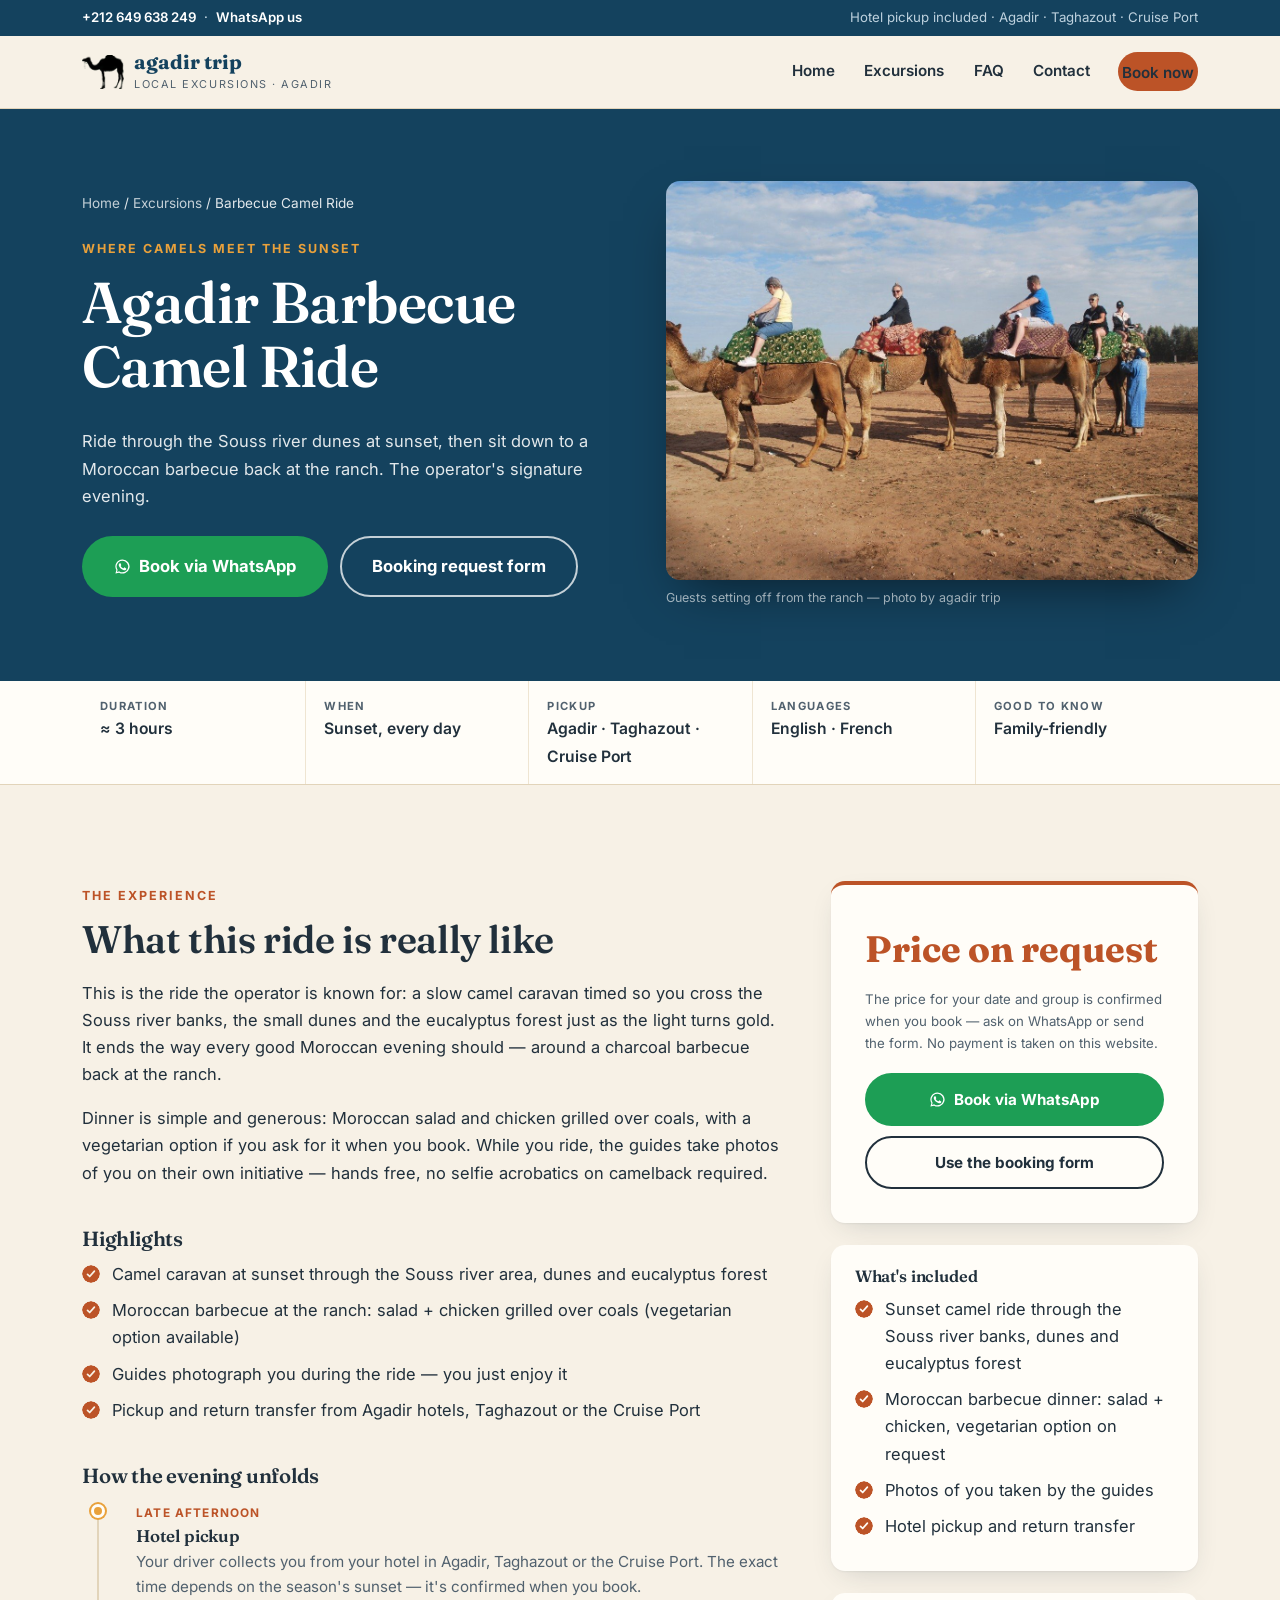
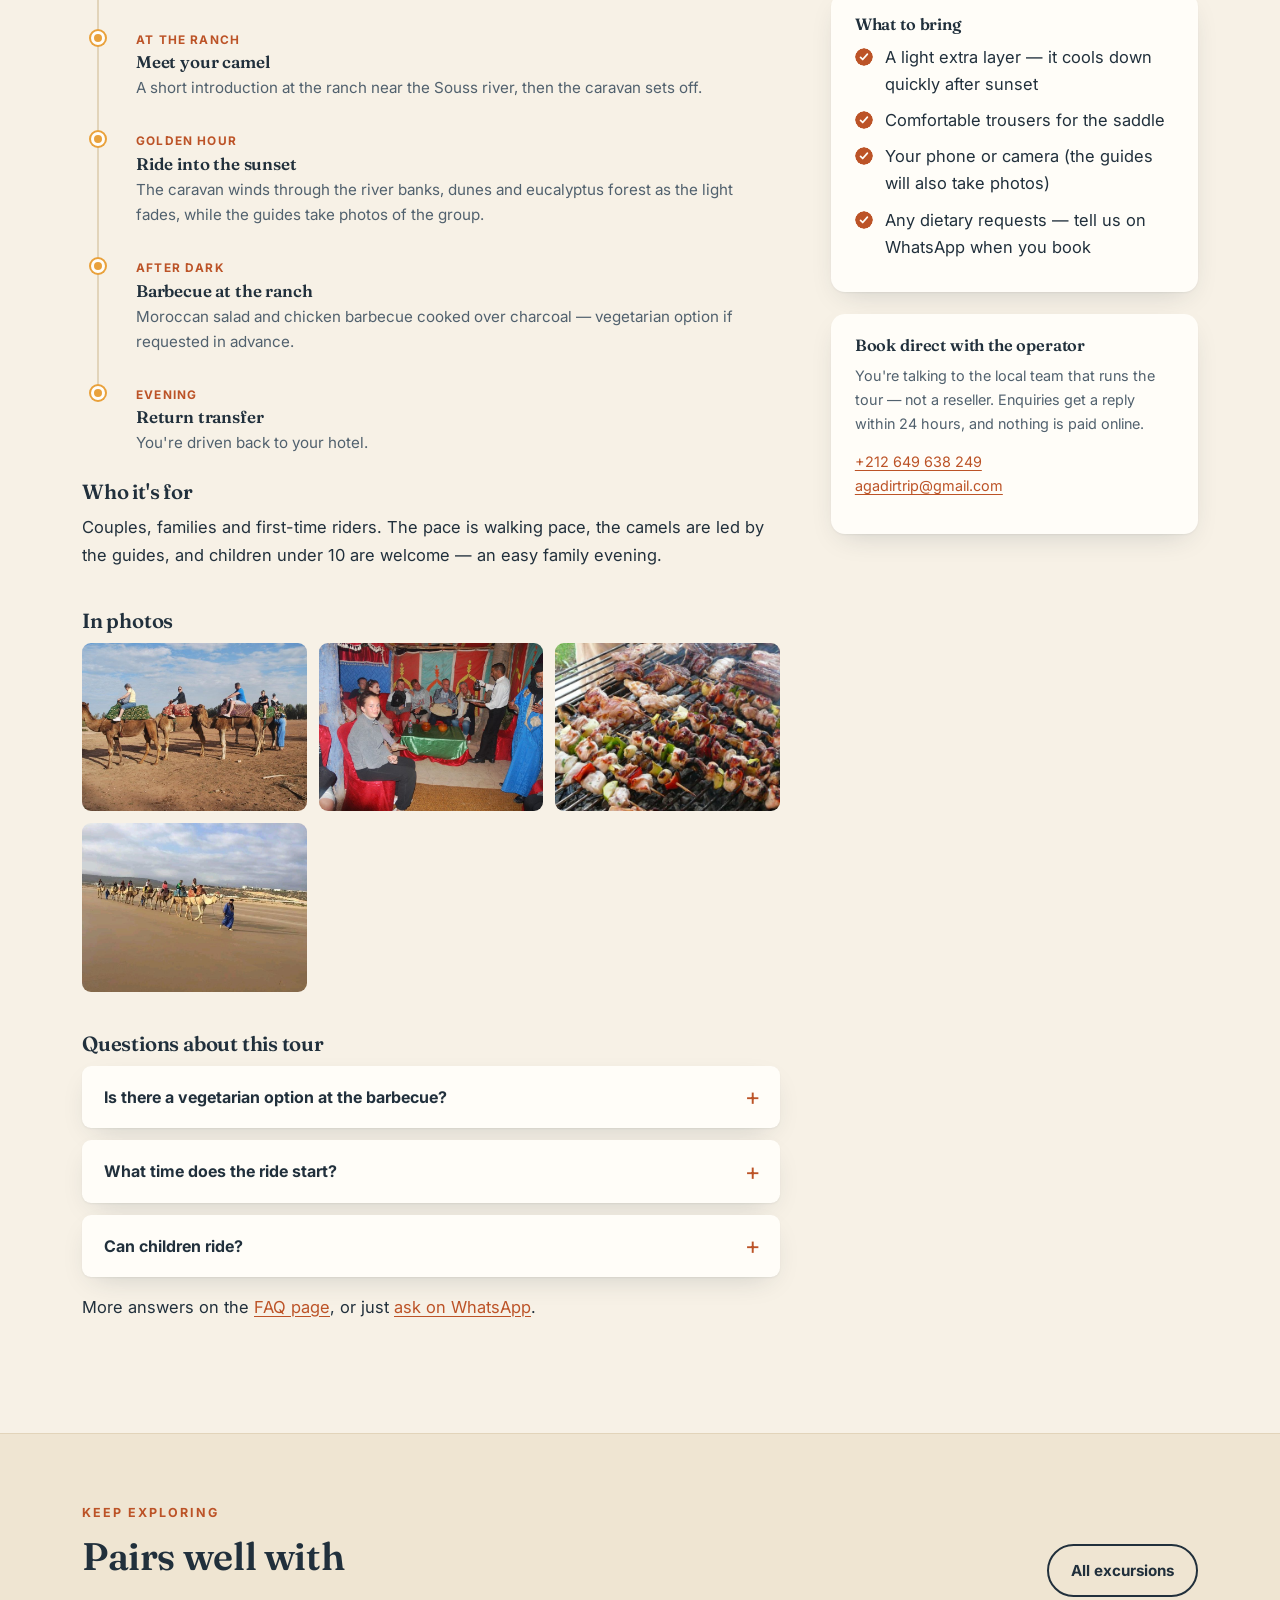
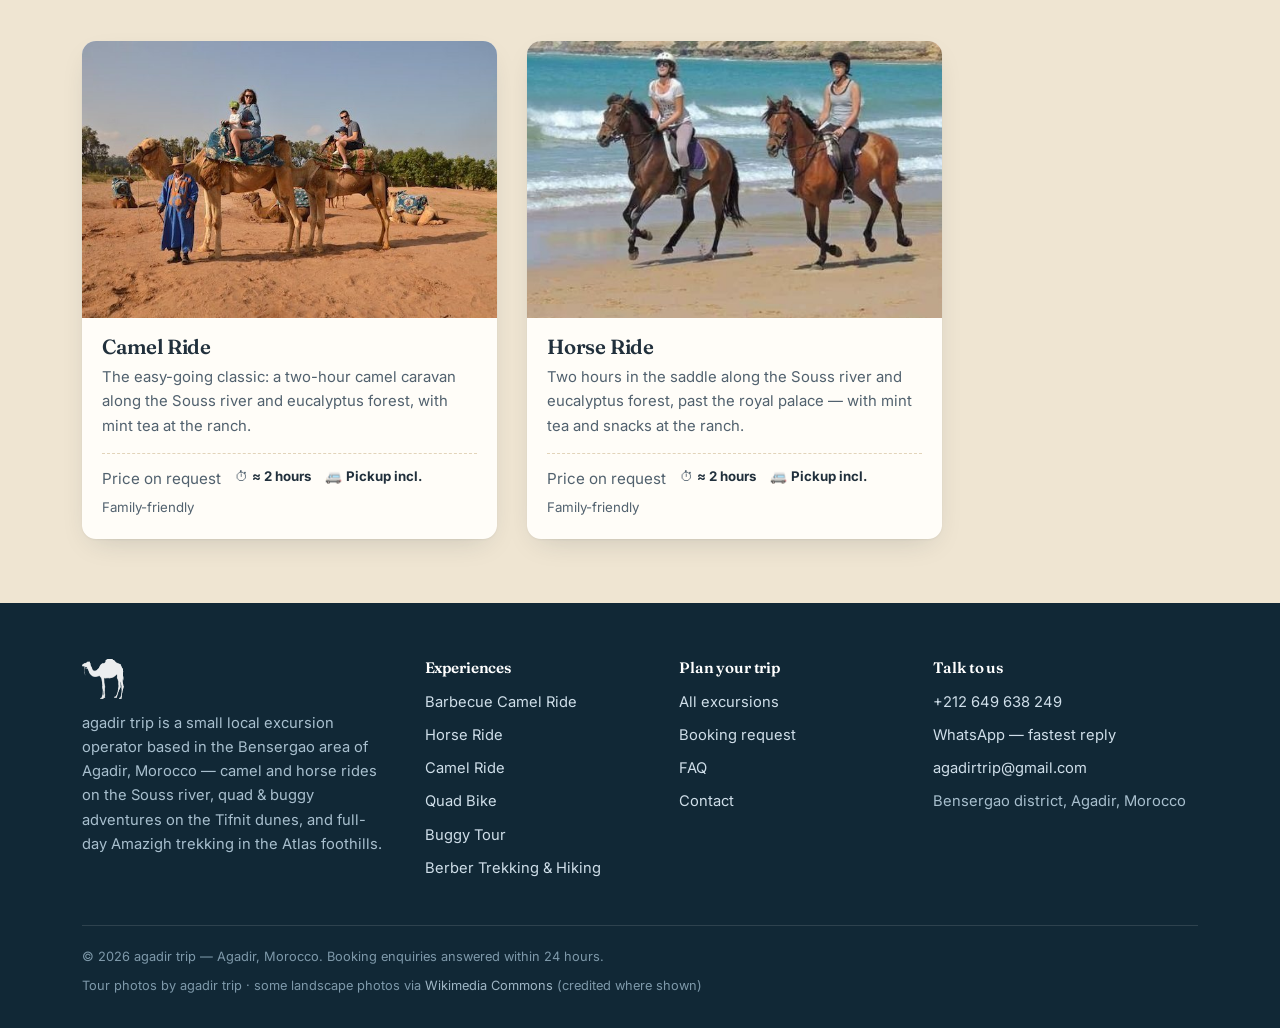
==== commit bf338efc: "Remove stale 2021 pricing site-wide; price-on-request treatment" ====
--- a/agadir-barbecue-camel-ride/index.html
+++ b/agadir-barbecue-camel-ride/index.html
@@ -4,12 +4,12 @@
 <meta charset="utf-8">
 <meta name="viewport" content="width=device-width, initial-scale=1">
 <title>Agadir Barbecue Camel Ride — agadir trip</title>
-<meta name="description" content="Sunset camel ride through the Souss river dunes near Agadir, followed by a Moroccan chicken barbecue at the ranch. From $40 per adult, children under 10 €20. Hotel pickup included.">
+<meta name="description" content="Sunset camel ride through the Souss river dunes near Agadir, followed by a Moroccan chicken barbecue at the ranch. Hotel pickup included — price confirmed when you book.">
 <link rel="canonical" href="https://sugarglider7.github.io/agadir-trip/agadir-barbecue-camel-ride/">
 <meta property="og:type" content="website">
 <meta property="og:site_name" content="agadir trip">
 <meta property="og:title" content="Agadir Barbecue Camel Ride — agadir trip">
-<meta property="og:description" content="Sunset camel ride through the Souss river dunes near Agadir, followed by a Moroccan chicken barbecue at the ranch. From $40 per adult, children under 10 €20. Hotel pickup included.">
+<meta property="og:description" content="Sunset camel ride through the Souss river dunes near Agadir, followed by a Moroccan chicken barbecue at the ranch. Hotel pickup included — price confirmed when you book.">
 <meta property="og:url" content="https://sugarglider7.github.io/agadir-trip/agadir-barbecue-camel-ride/">
 <meta property="og:image" content="https://sugarglider7.github.io/agadir-trip/assets/img/hero-bbq-camel.jpg">
 <meta name="twitter:card" content="summary_large_image">
@@ -18,8 +18,8 @@
 <link rel="preconnect" href="https://fonts.gstatic.com" crossorigin>
 <link href="https://fonts.googleapis.com/css2?family=Fraunces:opsz,wght@9..144,500;9..144,600;9..144,700&family=Inter:wght@400;600;700&display=swap" rel="stylesheet">
 <link rel="stylesheet" href="../assets/css/main.css">
-<script type="application/ld+json">{"@context": "https://schema.org", "@type": "Product", "name": "Agadir Barbecue Camel Ride", "description": "Sunset camel ride through the Souss river dunes near Agadir, followed by a Moroccan chicken barbecue at the ranch. From $40 per adult, children under 10 €20. Hotel pickup included.", "image": "https://sugarglider7.github.io/agadir-trip/assets/img/hero-bbq-camel.jpg", "brand": {"@type": "Brand", "name": "agadir trip"}, "url": "https://sugarglider7.github.io/agadir-trip/agadir-barbecue-camel-ride/", "offers": {"@type": "Offer", "price": "40.00", "priceCurrency": "USD", "availability": "https://schema.org/InStock", "url": "https://sugarglider7.github.io/agadir-trip/agadir-barbecue-camel-ride/"}}</script>
-<script type="application/ld+json">{"@context": "https://schema.org", "@type": "FAQPage", "mainEntity": [{"@type": "Question", "name": "Is there a vegetarian option at the barbecue?", "acceptedAnswer": {"@type": "Answer", "text": "Yes — the operator offers a vegetarian alternative to the chicken barbecue. Mention it in your WhatsApp message when you book."}}, {"@type": "Question", "name": "What time does the ride start?", "acceptedAnswer": {"@type": "Answer", "text": "It's timed around sunset, so pickup time changes with the season. The exact pickup time is confirmed with you when you book."}}, {"@type": "Question", "name": "Can children ride?", "acceptedAnswer": {"@type": "Answer", "text": "Yes — this tour has a published child price of €20 for children under 10, and camels are led at walking pace by the guides."}}]}</script>
+<script type="application/ld+json">{"@context": "https://schema.org", "@type": "Product", "name": "Agadir Barbecue Camel Ride", "description": "Sunset camel ride through the Souss river dunes near Agadir, followed by a Moroccan chicken barbecue at the ranch. Hotel pickup included — price confirmed when you book.", "image": "https://sugarglider7.github.io/agadir-trip/assets/img/hero-bbq-camel.jpg", "brand": {"@type": "Brand", "name": "agadir trip"}, "url": "https://sugarglider7.github.io/agadir-trip/agadir-barbecue-camel-ride/"}</script>
+<script type="application/ld+json">{"@context": "https://schema.org", "@type": "FAQPage", "mainEntity": [{"@type": "Question", "name": "Is there a vegetarian option at the barbecue?", "acceptedAnswer": {"@type": "Answer", "text": "Yes — the operator offers a vegetarian alternative to the chicken barbecue. Mention it in your WhatsApp message when you book."}}, {"@type": "Question", "name": "What time does the ride start?", "acceptedAnswer": {"@type": "Answer", "text": "It's timed around sunset, so pickup time changes with the season. The exact pickup time is confirmed with you when you book."}}, {"@type": "Question", "name": "Can children ride?", "acceptedAnswer": {"@type": "Answer", "text": "Yes — the camels are led at walking pace by the guides. Send your children's ages when you book and the child rate is confirmed in the reply."}}]}</script>
 </head>
 <body>
 <div class="topstrip">
@@ -98,7 +98,7 @@
 <li><span class="it-time">Evening</span><h3>Return transfer</h3><p>You&#x27;re driven back to your hotel.</p></li></ol>
 
       <h3>Who it's for</h3>
-      <p>Couples, families and first-time riders. The pace is walking pace, the camels are led by the guides, and the published child price (under 10: €20) makes it an easy family evening.</p>
+      <p>Couples, families and first-time riders. The pace is walking pace, the camels are led by the guides, and children under 10 are welcome — an easy family evening.</p>
 
       <h3 style="margin-top:2em">In photos</h3>
       <div class="gallery"><figure class="reveal"><img src="../assets/img/gal-bbq-caravan.jpg" alt="Camel caravan with guests near the Souss river" loading="lazy" width="600" height="450"></figure>
@@ -111,13 +111,13 @@
       <h3 style="margin-top:2em">Questions about this tour</h3>
       <details class="faq-item"><summary>Is there a vegetarian option at the barbecue?</summary><div class="faq-body"><p>Yes — the operator offers a vegetarian alternative to the chicken barbecue. Mention it in your WhatsApp message when you book.</p></div></details>
 <details class="faq-item"><summary>What time does the ride start?</summary><div class="faq-body"><p>It&#x27;s timed around sunset, so pickup time changes with the season. The exact pickup time is confirmed with you when you book.</p></div></details>
-<details class="faq-item"><summary>Can children ride?</summary><div class="faq-body"><p>Yes — this tour has a published child price of €20 for children under 10, and camels are led at walking pace by the guides.</p></div></details>
+<details class="faq-item"><summary>Can children ride?</summary><div class="faq-body"><p>Yes — the camels are led at walking pace by the guides. Send your children&#x27;s ages when you book and the child rate is confirmed in the reply.</p></div></details>
       <p style="margin-top:1em">More answers on the <a href="../faq/">FAQ page</a>, or just <a href="https://wa.me/212649638249?text=Hello%20agadir%20trip%21%20I%27d%20like%20to%20book%20the%20Agadir%20Barbecue%20Camel%20Ride%20%28sunset%2C%20approx.%203%20hours%29.%20Date%3A%20___%20%C2%B7%20People%3A%20___%20%C2%B7%20Hotel%3A%20___" target="_blank" rel="noopener">ask on WhatsApp</a>.</p>
     </div>
 
     <aside class="tour-aside">
       <div class="price-panel">
-        <div class="price-row"><span class="price-big">$40</span><span class="price-unit">per adult · from</span></div><p class="price-child">Children under 10: €20</p><p class="price-note">Prices as last published by the operator (2021), in the original currency. The final price is confirmed when you book — no payment is taken on this website.</p>
+        <div class="price-row"><span class="price-big">Price on request</span></div><p class="price-note">The price for your date and group is confirmed when you book — ask on WhatsApp or send the form. No payment is taken on this website.</p>
         <a class="btn btn-whatsapp" href="https://wa.me/212649638249?text=Hello%20agadir%20trip%21%20I%27d%20like%20to%20book%20the%20Agadir%20Barbecue%20Camel%20Ride%20%28sunset%2C%20approx.%203%20hours%29.%20Date%3A%20___%20%C2%B7%20People%3A%20___%20%C2%B7%20Hotel%3A%20___" target="_blank" rel="noopener"><svg width="17" height="17" viewBox="0 0 24 24" fill="currentColor" aria-hidden="true"><path d="M12 2a10 10 0 0 0-8.6 15.1L2 22l5.1-1.3A10 10 0 1 0 12 2Zm0 18.2c-1.6 0-3.1-.4-4.4-1.2l-.3-.2-3 .8.8-3-.2-.3A8.2 8.2 0 1 1 12 20.2Zm4.6-6.1c-.3-.1-1.5-.7-1.7-.8-.2-.1-.4-.1-.6.1-.2.3-.7.8-.8 1-.1.2-.3.2-.6.1a6.7 6.7 0 0 1-3.3-2.9c-.2-.4 0-.5.1-.7l.5-.6c.1-.2.1-.3 0-.5l-.8-1.9c-.2-.5-.4-.4-.6-.4h-.5c-.2 0-.5.1-.7.3-.2.3-.9.9-.9 2.2s.9 2.5 1.1 2.7c.1.2 1.9 2.9 4.6 4 .6.3 1.1.4 1.5.6.6.2 1.2.2 1.6.1.5-.1 1.5-.6 1.7-1.2.2-.6.2-1.1.2-1.2-.1-.1-.3-.2-.6-.3Z"/></svg> Book via WhatsApp</a>
         <a class="btn btn-ghost" href="../book/?experience=Agadir%20Barbecue%20Camel%20Ride">Use the booking form</a>
       </div>
@@ -156,9 +156,9 @@
   </div>
   <div class="xcard-body">
     <h3><a href="../camel-ride-in-agadir/">Camel Ride</a></h3>
-    <p class="xcard-desc">The easy-going classic: a two-hour camel caravan along the Souss river and eucalyptus forest, with mint tea at the ranch. The most affordable ride on the list.</p>
+    <p class="xcard-desc">The easy-going classic: a two-hour camel caravan along the Souss river and eucalyptus forest, with mint tea at the ranch.</p>
     <div class="xcard-meta">
-      <span class="xcard-price">from <strong>$20</strong></span>
+      <span class="xcard-price">Price on request</span>
       <span>⏱ <strong>≈ 2 hours</strong></span>
       <span>🚐 <strong>Pickup incl.</strong></span>
       <span>Family-friendly</span>
@@ -173,7 +173,7 @@
     <h3><a href="../agadir-horse-ride/">Horse Ride</a></h3>
     <p class="xcard-desc">Two hours in the saddle along the Souss river and eucalyptus forest, past the royal palace — with mint tea and snacks at the ranch.</p>
     <div class="xcard-meta">
-      <span class="xcard-price">from <strong>$30</strong></span>
+      <span class="xcard-price">Price on request</span>
       <span>⏱ <strong>≈ 2 hours</strong></span>
       <span>🚐 <strong>Pickup incl.</strong></span>
       <span>Family-friendly</span>
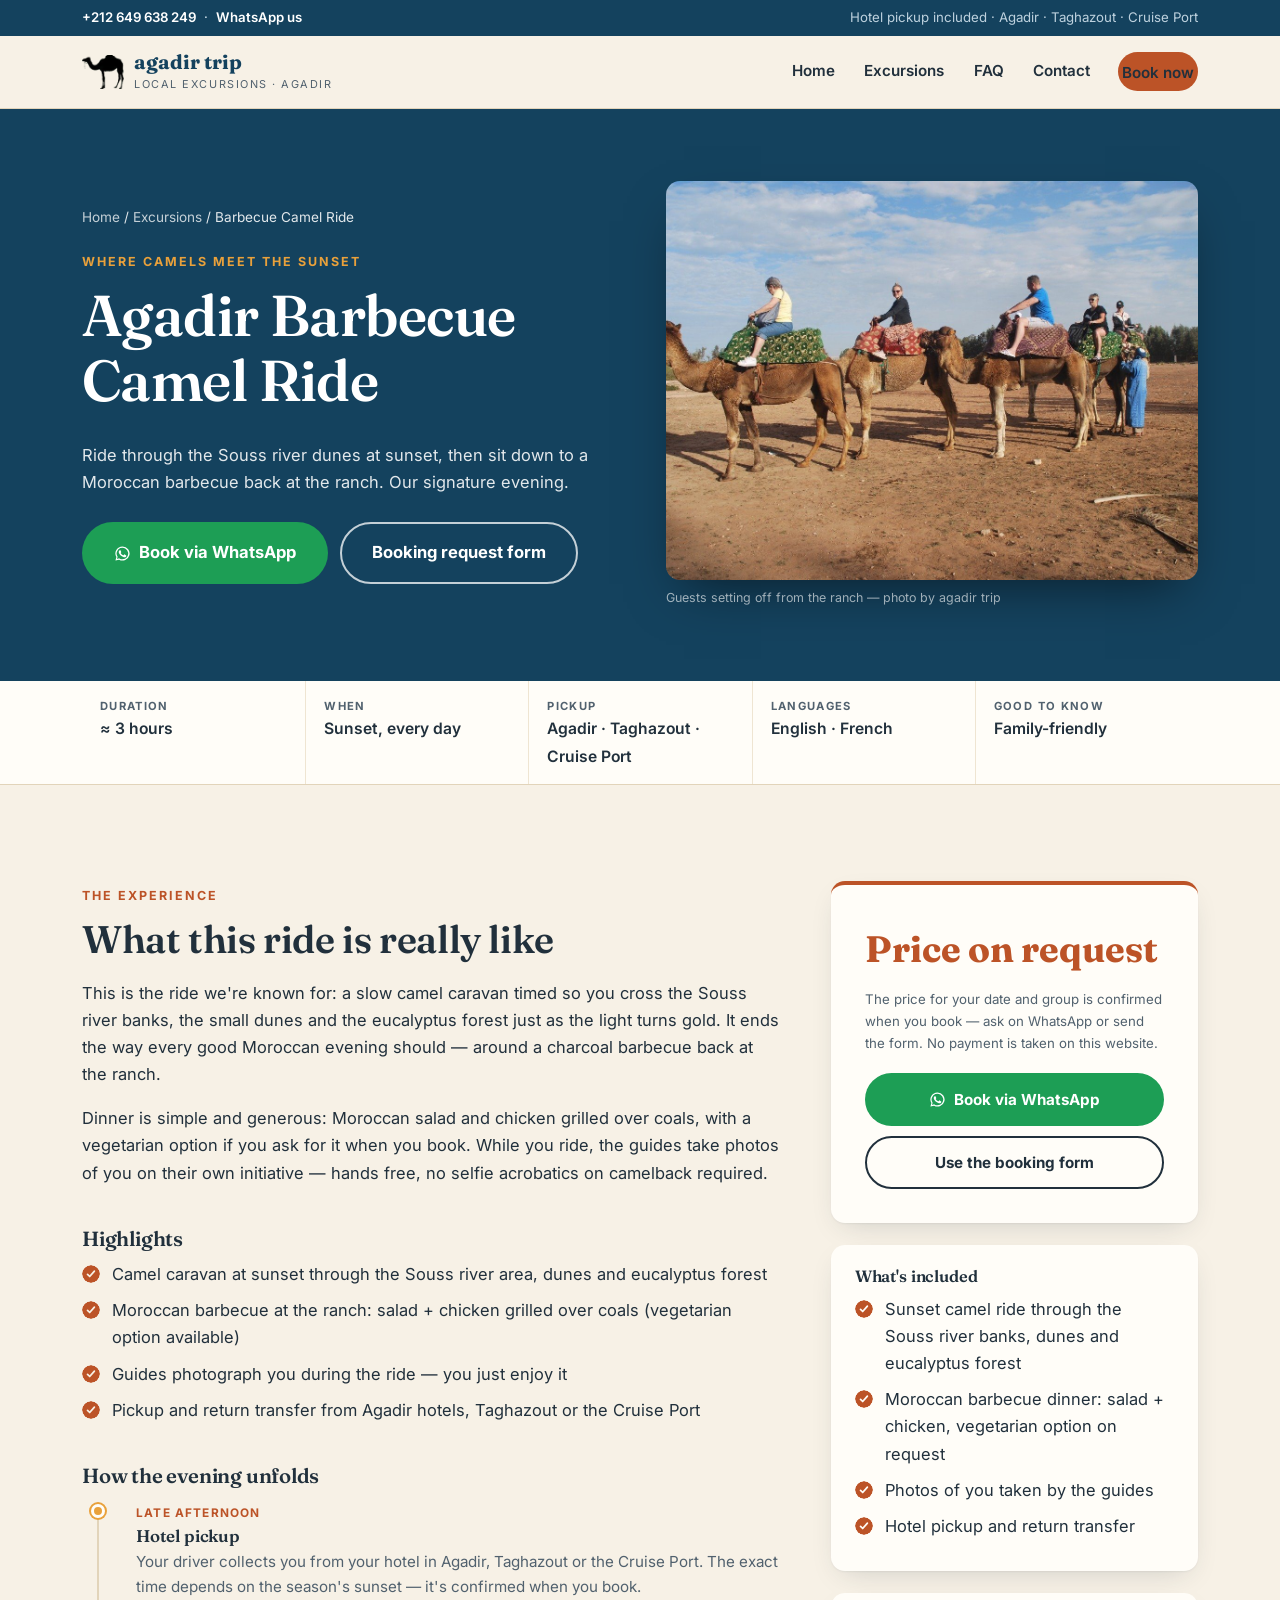
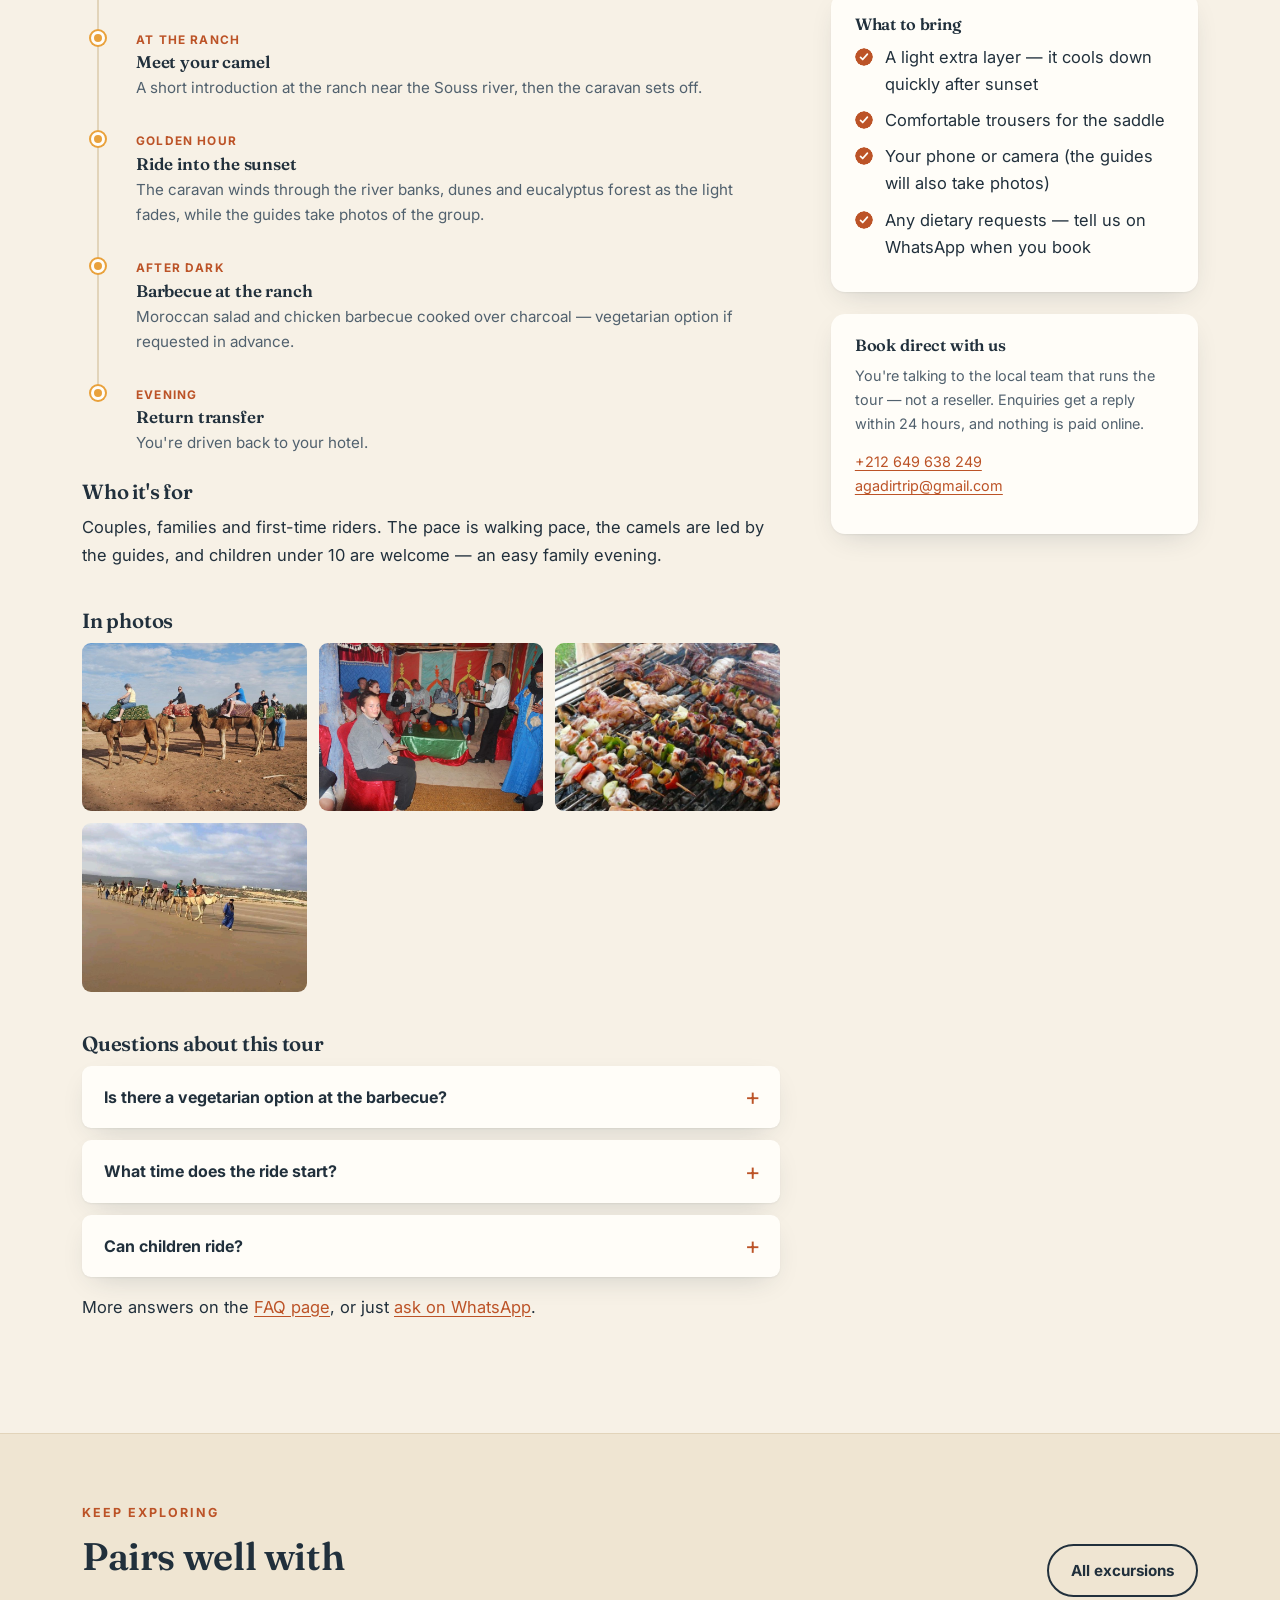
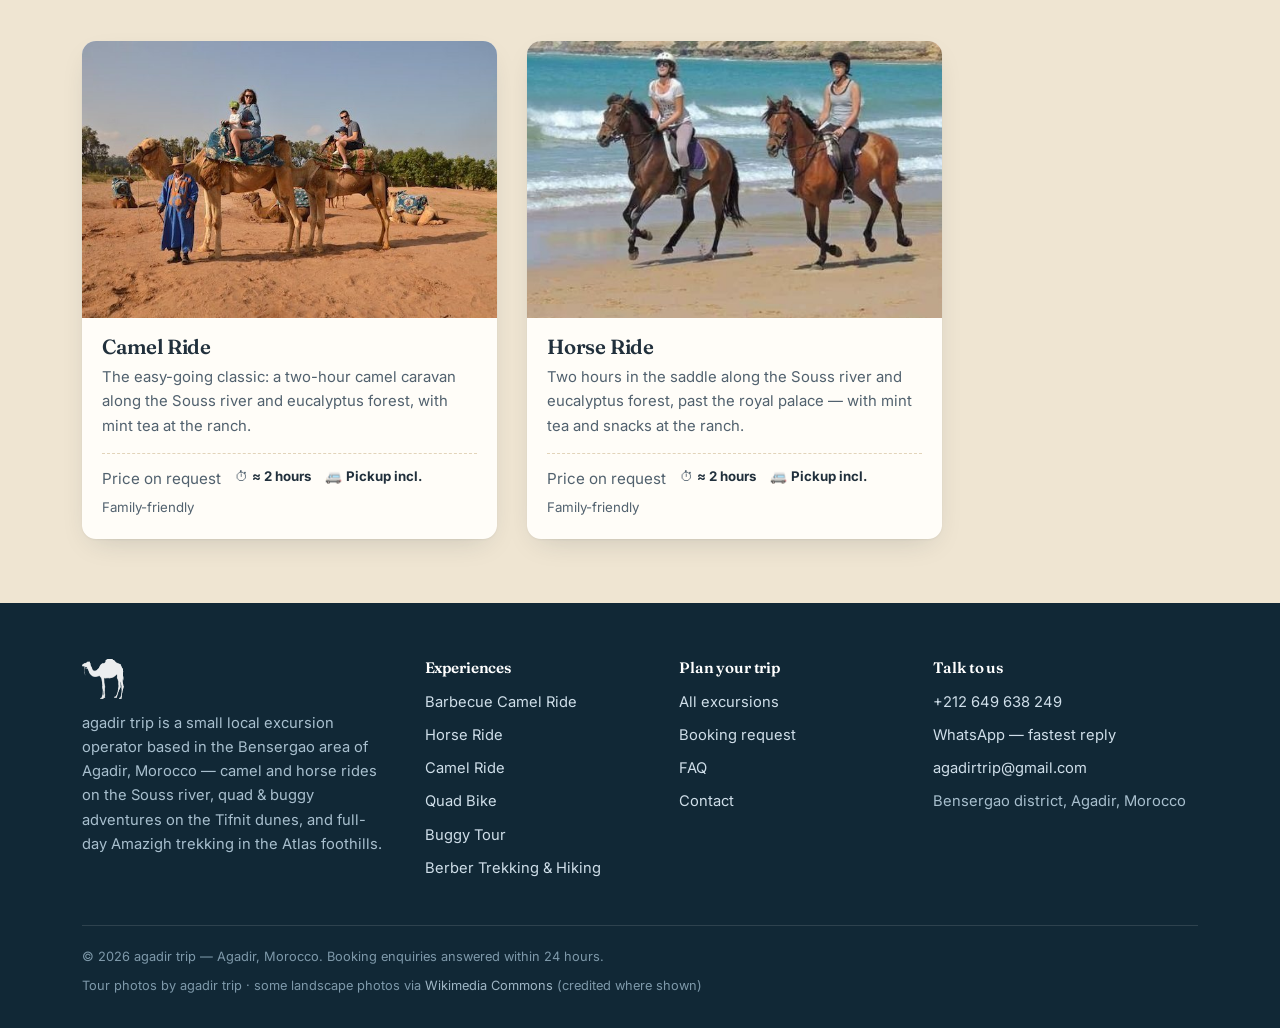
==== commit c880a989: "Switch site voice to first person" ====
--- a/agadir-barbecue-camel-ride/index.html
+++ b/agadir-barbecue-camel-ride/index.html
@@ -19,7 +19,7 @@
 <link href="https://fonts.googleapis.com/css2?family=Fraunces:opsz,wght@9..144,500;9..144,600;9..144,700&family=Inter:wght@400;600;700&display=swap" rel="stylesheet">
 <link rel="stylesheet" href="../assets/css/main.css">
 <script type="application/ld+json">{"@context": "https://schema.org", "@type": "Product", "name": "Agadir Barbecue Camel Ride", "description": "Sunset camel ride through the Souss river dunes near Agadir, followed by a Moroccan chicken barbecue at the ranch. Hotel pickup included — price confirmed when you book.", "image": "https://sugarglider7.github.io/agadir-trip/assets/img/hero-bbq-camel.jpg", "brand": {"@type": "Brand", "name": "agadir trip"}, "url": "https://sugarglider7.github.io/agadir-trip/agadir-barbecue-camel-ride/"}</script>
-<script type="application/ld+json">{"@context": "https://schema.org", "@type": "FAQPage", "mainEntity": [{"@type": "Question", "name": "Is there a vegetarian option at the barbecue?", "acceptedAnswer": {"@type": "Answer", "text": "Yes — the operator offers a vegetarian alternative to the chicken barbecue. Mention it in your WhatsApp message when you book."}}, {"@type": "Question", "name": "What time does the ride start?", "acceptedAnswer": {"@type": "Answer", "text": "It's timed around sunset, so pickup time changes with the season. The exact pickup time is confirmed with you when you book."}}, {"@type": "Question", "name": "Can children ride?", "acceptedAnswer": {"@type": "Answer", "text": "Yes — the camels are led at walking pace by the guides. Send your children's ages when you book and the child rate is confirmed in the reply."}}]}</script>
+<script type="application/ld+json">{"@context": "https://schema.org", "@type": "FAQPage", "mainEntity": [{"@type": "Question", "name": "Is there a vegetarian option at the barbecue?", "acceptedAnswer": {"@type": "Answer", "text": "Yes — we offer a vegetarian alternative to the chicken barbecue. Mention it in your WhatsApp message when you book."}}, {"@type": "Question", "name": "What time does the ride start?", "acceptedAnswer": {"@type": "Answer", "text": "It's timed around sunset, so pickup time changes with the season. The exact pickup time is confirmed with you when you book."}}, {"@type": "Question", "name": "Can children ride?", "acceptedAnswer": {"@type": "Answer", "text": "Yes — the camels are led at walking pace by the guides. Send your children's ages when you book and the child rate is confirmed in the reply."}}]}</script>
 </head>
 <body>
 <div class="topstrip">
@@ -54,7 +54,7 @@
       <p class="crumb"><a href="../">Home</a> / <a href="../excursions/">Excursions</a> / Barbecue Camel Ride</p>
       <span class="kicker">Where camels meet the sunset</span>
       <h1>Agadir Barbecue Camel Ride</h1>
-      <p>Ride through the Souss river dunes at sunset, then sit down to a Moroccan barbecue back at the ranch. The operator&#x27;s signature evening.</p>
+      <p>Ride through the Souss river dunes at sunset, then sit down to a Moroccan barbecue back at the ranch. Our signature evening.</p>
       <div class="hero-ctas">
         <a class="btn btn-whatsapp btn-lg" href="https://wa.me/212649638249?text=Hello%20agadir%20trip%21%20I%27d%20like%20to%20book%20the%20Agadir%20Barbecue%20Camel%20Ride%20%28sunset%2C%20approx.%203%20hours%29.%20Date%3A%20___%20%C2%B7%20People%3A%20___%20%C2%B7%20Hotel%3A%20___" target="_blank" rel="noopener"><svg width="17" height="17" viewBox="0 0 24 24" fill="currentColor" aria-hidden="true"><path d="M12 2a10 10 0 0 0-8.6 15.1L2 22l5.1-1.3A10 10 0 1 0 12 2Zm0 18.2c-1.6 0-3.1-.4-4.4-1.2l-.3-.2-3 .8.8-3-.2-.3A8.2 8.2 0 1 1 12 20.2Zm4.6-6.1c-.3-.1-1.5-.7-1.7-.8-.2-.1-.4-.1-.6.1-.2.3-.7.8-.8 1-.1.2-.3.2-.6.1a6.7 6.7 0 0 1-3.3-2.9c-.2-.4 0-.5.1-.7l.5-.6c.1-.2.1-.3 0-.5l-.8-1.9c-.2-.5-.4-.4-.6-.4h-.5c-.2 0-.5.1-.7.3-.2.3-.9.9-.9 2.2s.9 2.5 1.1 2.7c.1.2 1.9 2.9 4.6 4 .6.3 1.1.4 1.5.6.6.2 1.2.2 1.6.1.5-.1 1.5-.6 1.7-1.2.2-.6.2-1.1.2-1.2-.1-.1-.3-.2-.6-.3Z"/></svg> Book via WhatsApp</a>
         <a class="btn btn-ghost-light btn-lg" href="../book/?experience=Agadir%20Barbecue%20Camel%20Ride">Booking request form</a>
@@ -82,7 +82,7 @@
     <div>
       <span class="kicker">The experience</span>
       <h2>What this ride is really like</h2>
-      <p>This is the ride the operator is known for: a slow camel caravan timed so you cross the Souss river banks, the small dunes and the eucalyptus forest just as the light turns gold. It ends the way every good Moroccan evening should — around a charcoal barbecue back at the ranch.</p><p>Dinner is simple and generous: Moroccan salad and chicken grilled over coals, with a vegetarian option if you ask for it when you book. While you ride, the guides take photos of you on their own initiative — hands free, no selfie acrobatics on camelback required.</p>
+      <p>This is the ride we&#x27;re known for: a slow camel caravan timed so you cross the Souss river banks, the small dunes and the eucalyptus forest just as the light turns gold. It ends the way every good Moroccan evening should — around a charcoal barbecue back at the ranch.</p><p>Dinner is simple and generous: Moroccan salad and chicken grilled over coals, with a vegetarian option if you ask for it when you book. While you ride, the guides take photos of you on their own initiative — hands free, no selfie acrobatics on camelback required.</p>
 
       <h3 style="margin-top:2em">Highlights</h3>
       <ul class="tick-list"><li>Camel caravan at sunset through the Souss river area, dunes and eucalyptus forest</li>
@@ -109,7 +109,7 @@
       
 
       <h3 style="margin-top:2em">Questions about this tour</h3>
-      <details class="faq-item"><summary>Is there a vegetarian option at the barbecue?</summary><div class="faq-body"><p>Yes — the operator offers a vegetarian alternative to the chicken barbecue. Mention it in your WhatsApp message when you book.</p></div></details>
+      <details class="faq-item"><summary>Is there a vegetarian option at the barbecue?</summary><div class="faq-body"><p>Yes — we offer a vegetarian alternative to the chicken barbecue. Mention it in your WhatsApp message when you book.</p></div></details>
 <details class="faq-item"><summary>What time does the ride start?</summary><div class="faq-body"><p>It&#x27;s timed around sunset, so pickup time changes with the season. The exact pickup time is confirmed with you when you book.</p></div></details>
 <details class="faq-item"><summary>Can children ride?</summary><div class="faq-body"><p>Yes — the camels are led at walking pace by the guides. Send your children&#x27;s ages when you book and the child rate is confirmed in the reply.</p></div></details>
       <p style="margin-top:1em">More answers on the <a href="../faq/">FAQ page</a>, or just <a href="https://wa.me/212649638249?text=Hello%20agadir%20trip%21%20I%27d%20like%20to%20book%20the%20Agadir%20Barbecue%20Camel%20Ride%20%28sunset%2C%20approx.%203%20hours%29.%20Date%3A%20___%20%C2%B7%20People%3A%20___%20%C2%B7%20Hotel%3A%20___" target="_blank" rel="noopener">ask on WhatsApp</a>.</p>
@@ -133,7 +133,7 @@
 <li>Any dietary requests — tell us on WhatsApp when you book</li></ul>
       </div>
       <div class="aside-card">
-        <h3>Book direct with the operator</h3>
+        <h3>Book direct with us</h3>
         <p>You're talking to the local team that runs the tour — not a reseller. Enquiries get a reply within 24 hours, and nothing is paid online.</p>
         <p><a href="tel:+212649638249">+212 649 638 249</a><br><a href="mailto:agadirtrip@gmail.com">agadirtrip@gmail.com</a></p>
       </div>
